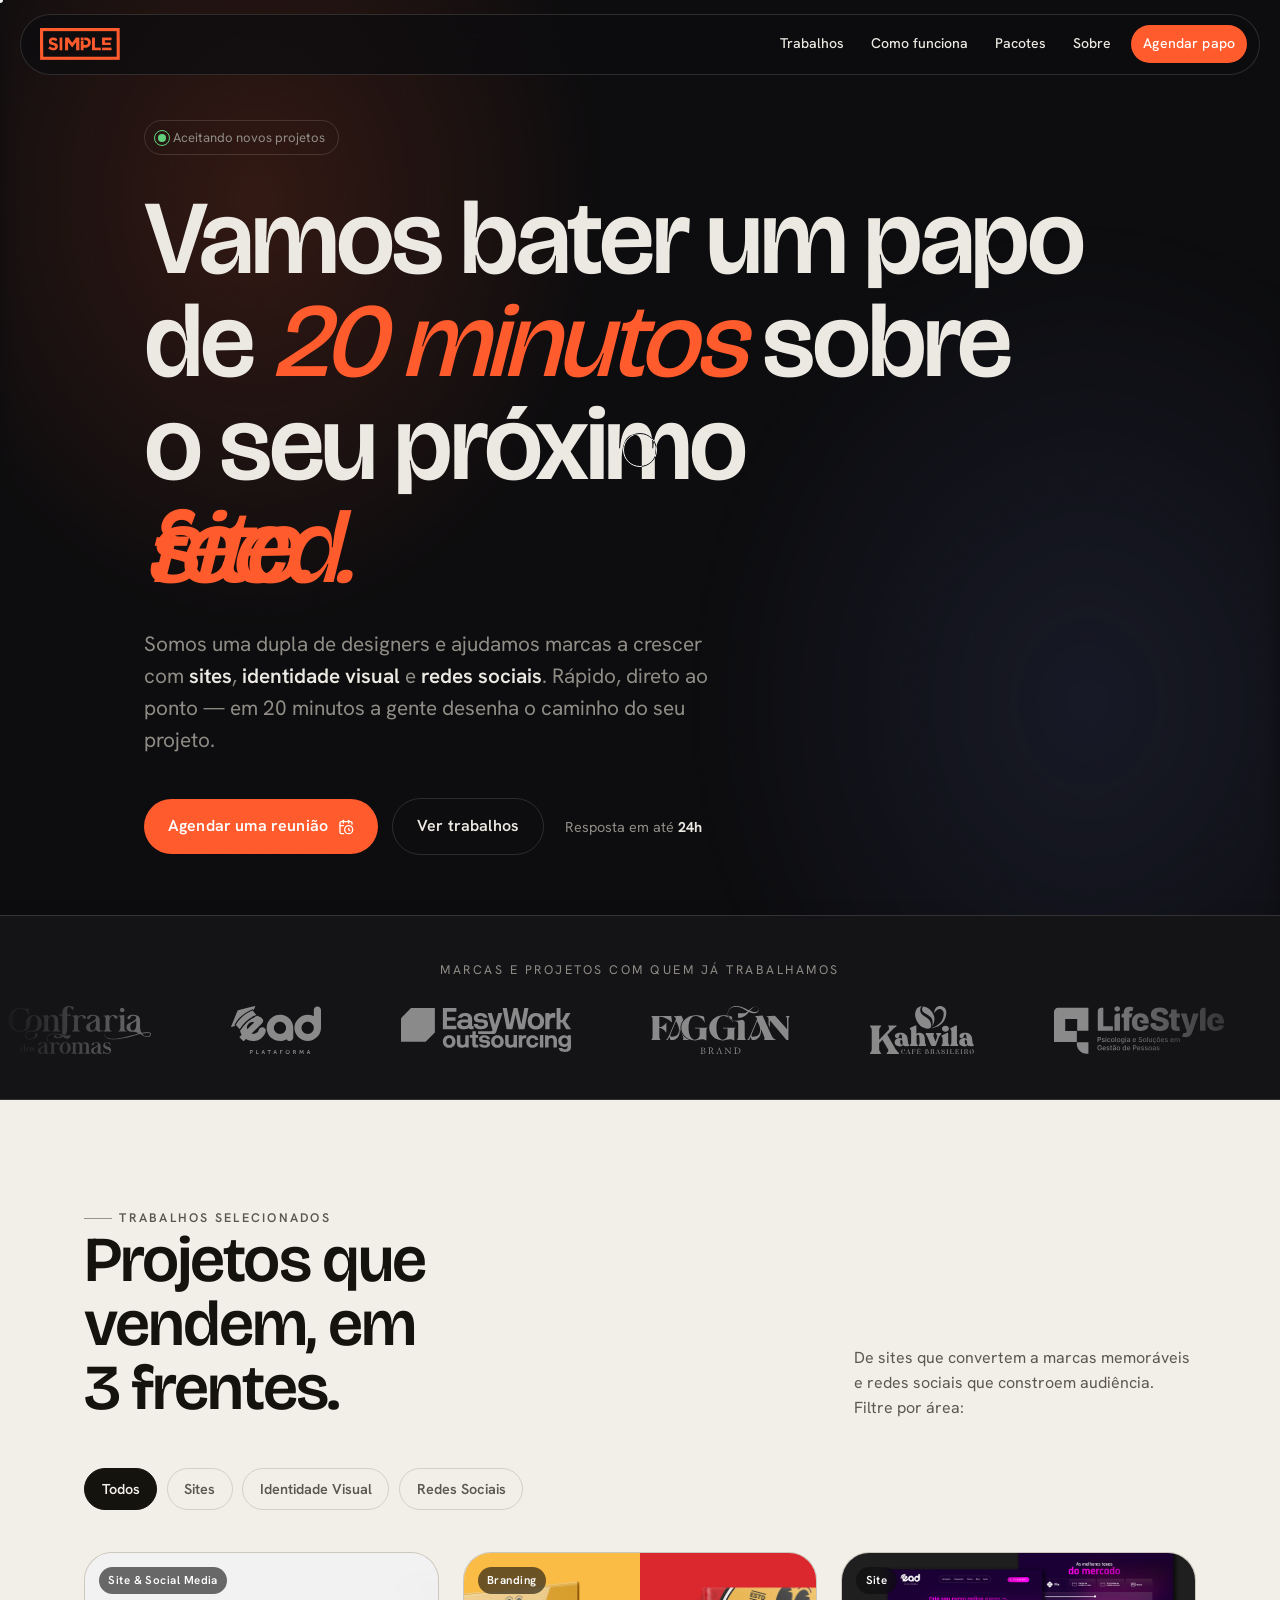
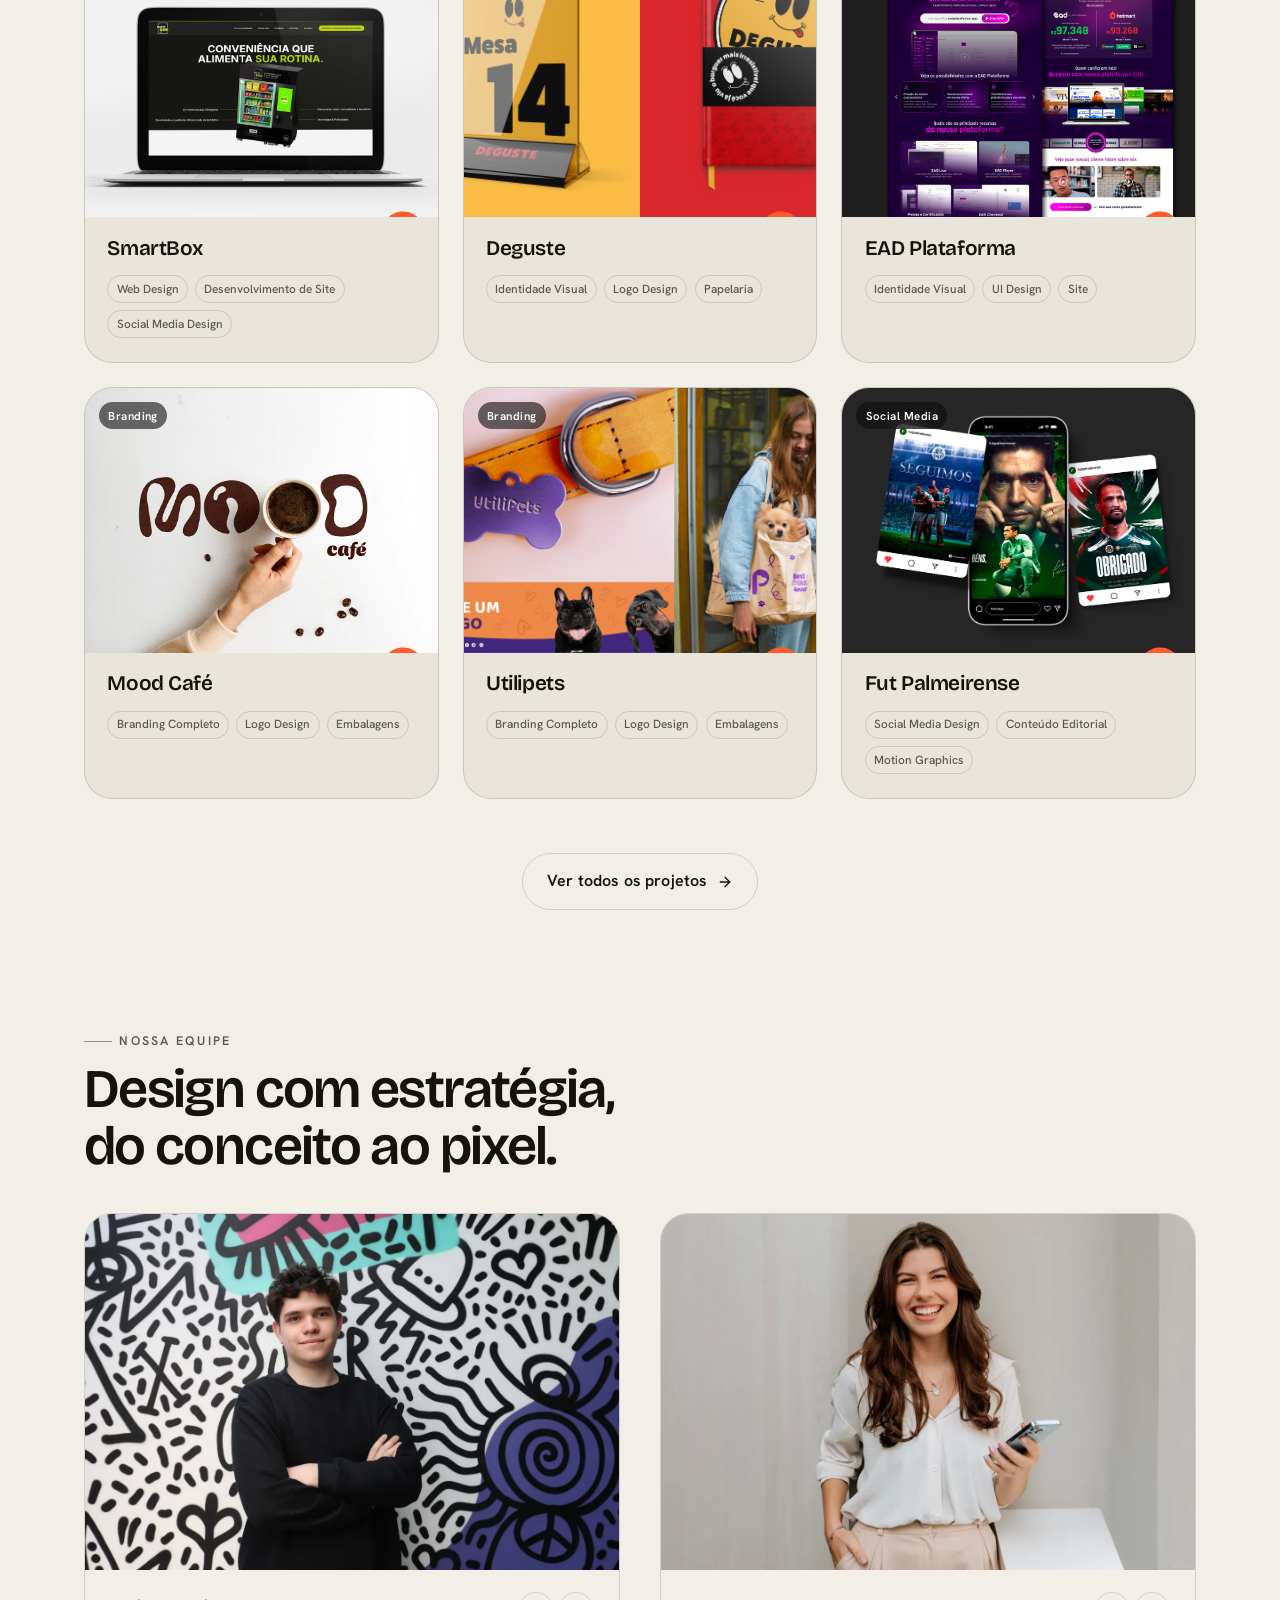
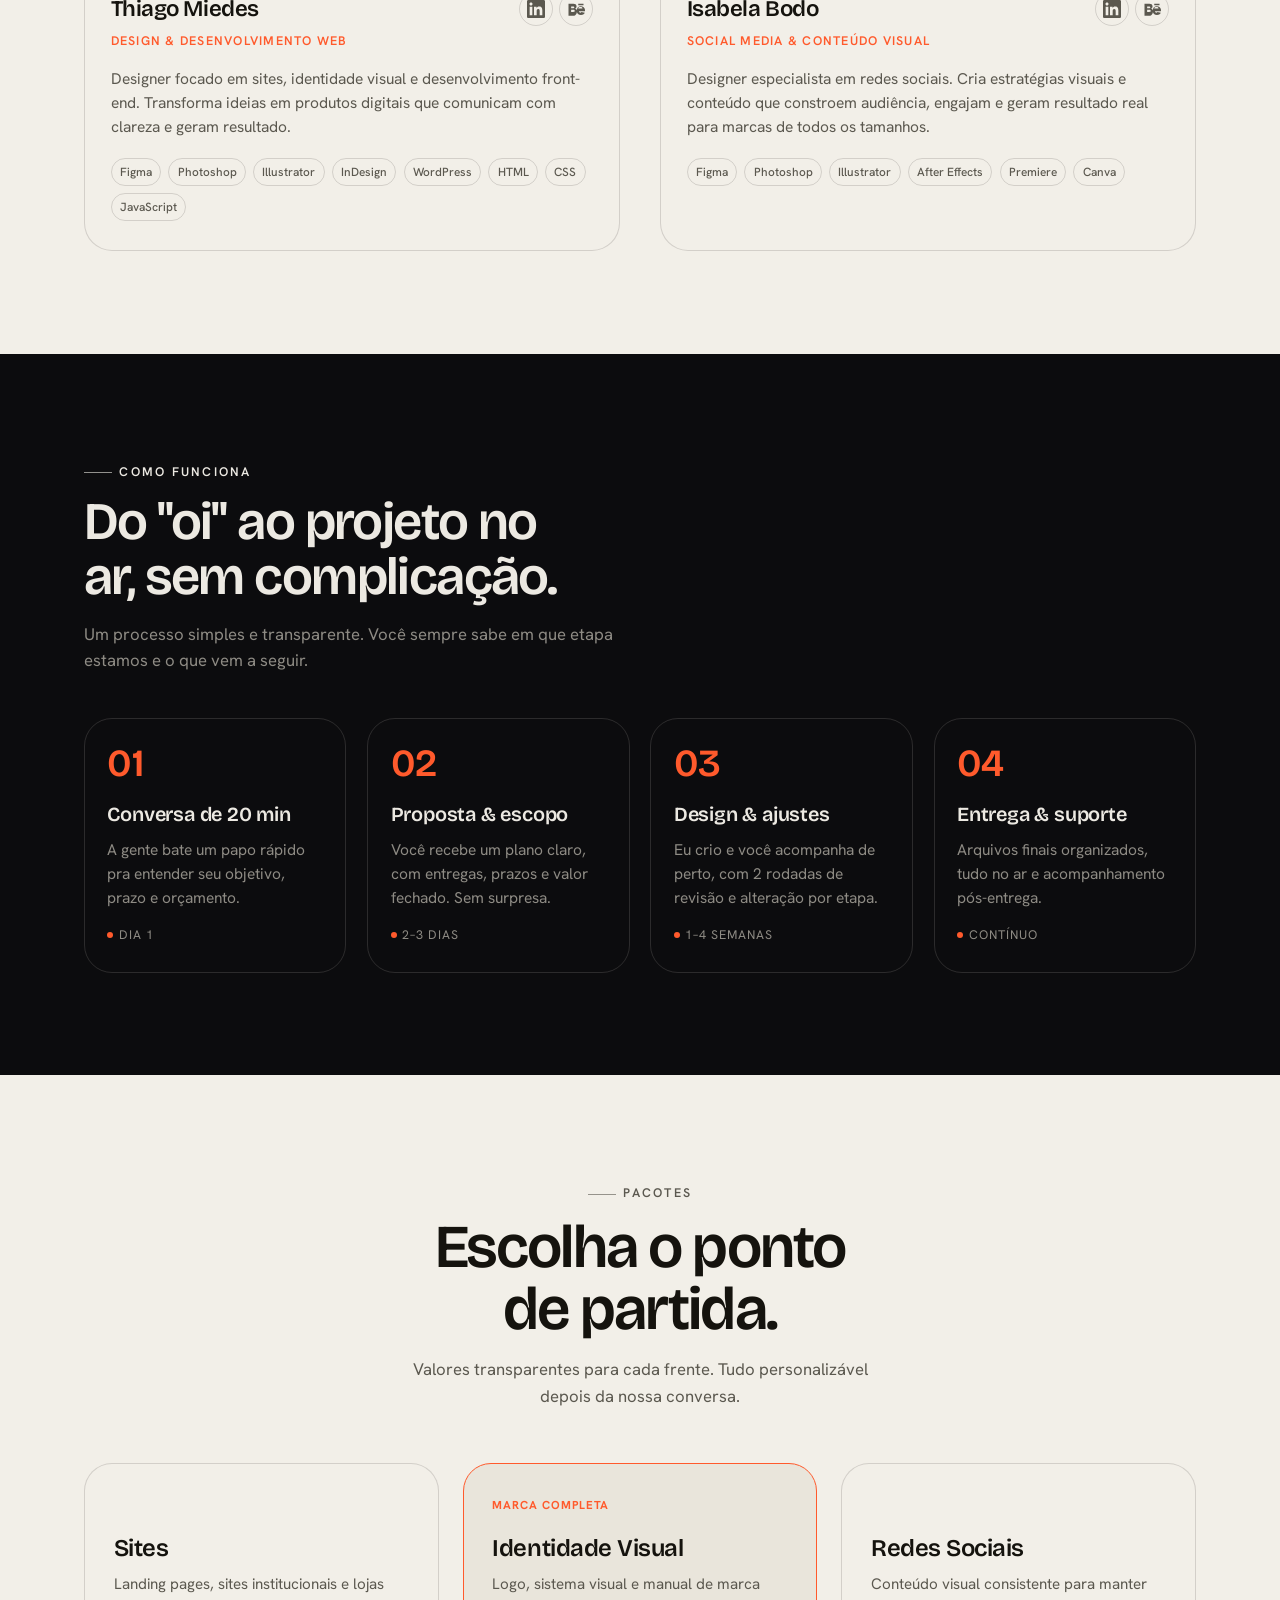
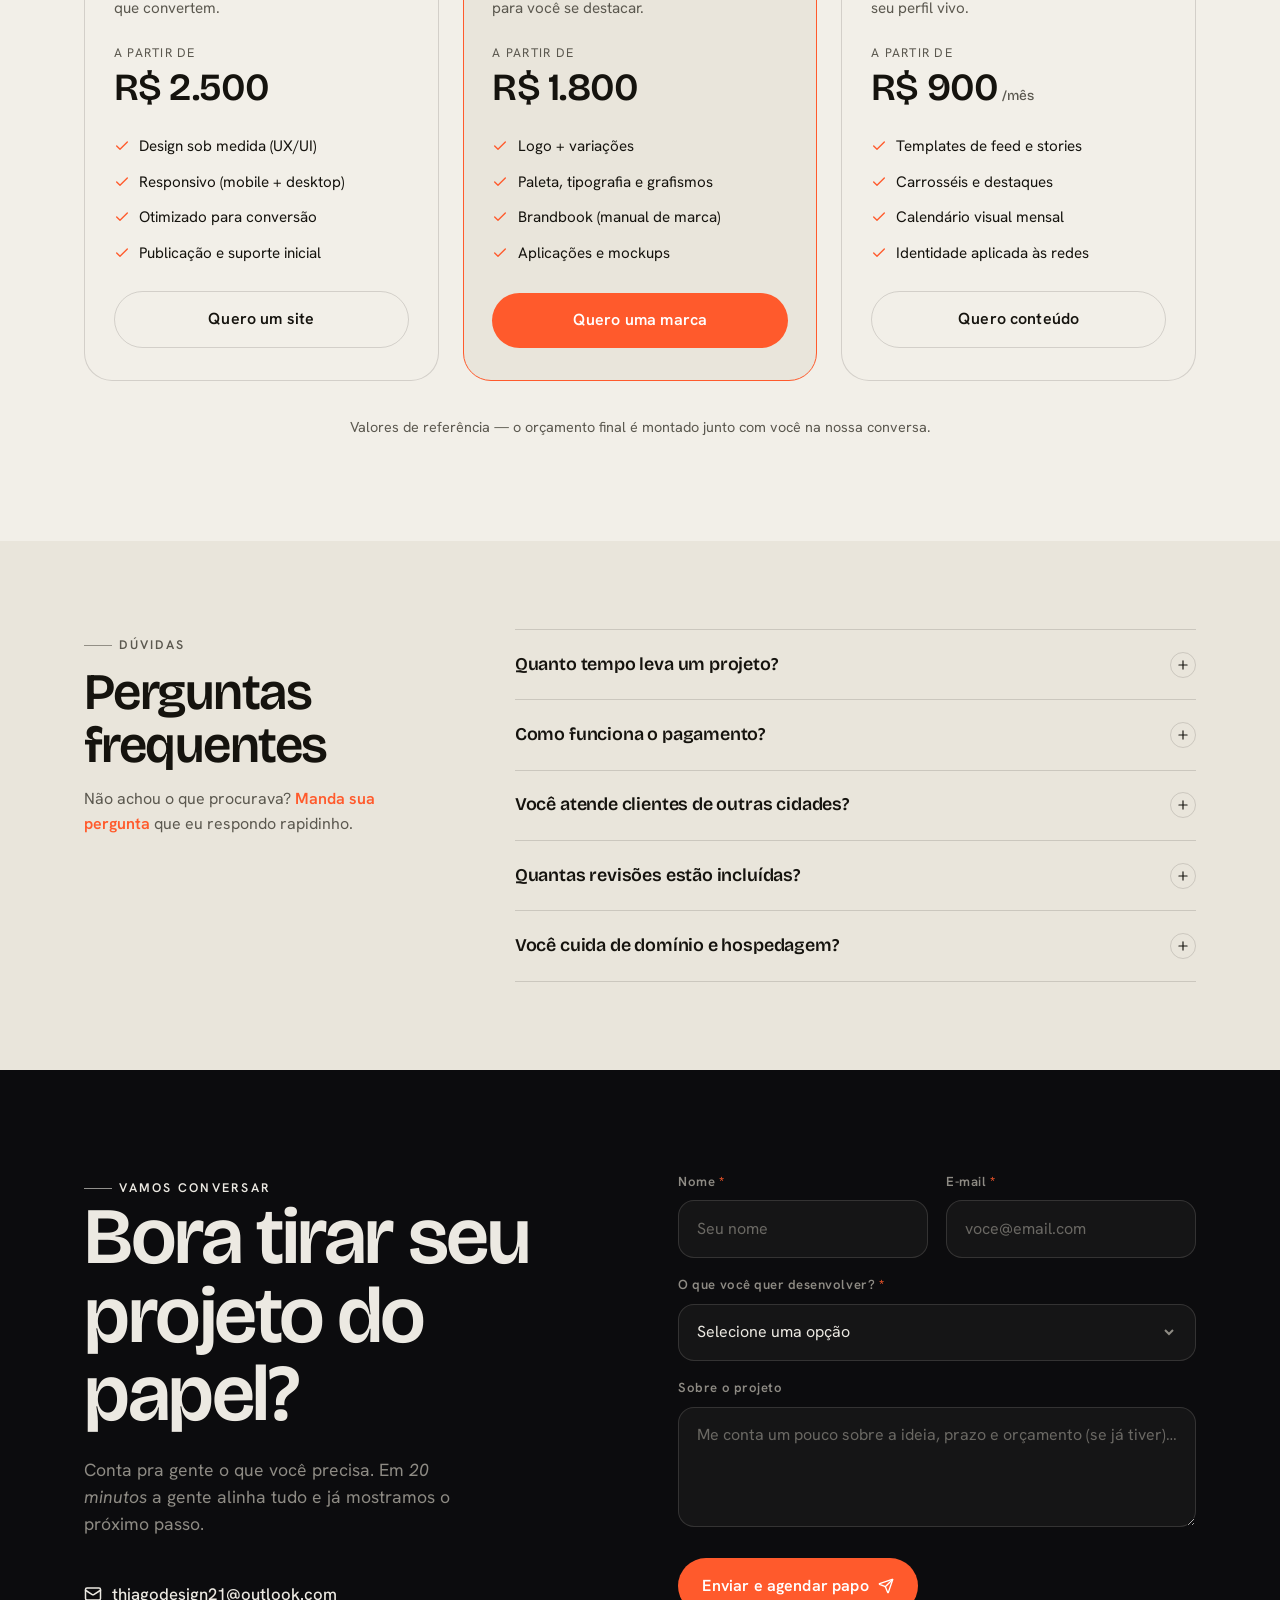
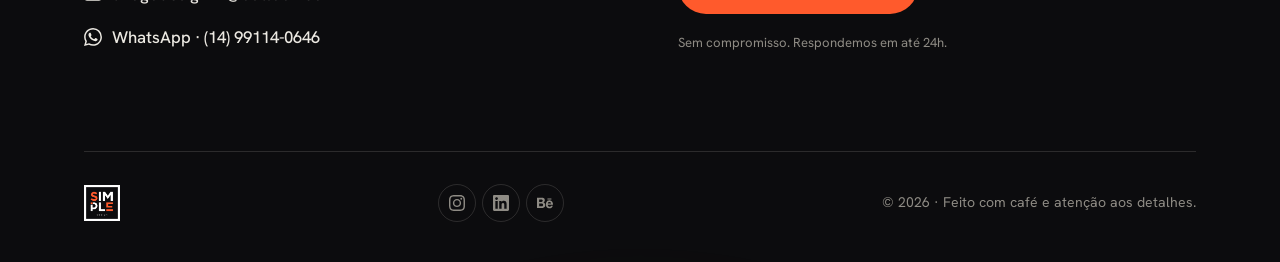
==== index.html @ 9485ce03 "feat: initial commit — portfolio + briefing + admin dashboard Co-Authored-By: Claude Opus 4.8 <norep" ====
<!DOCTYPE html>
<html lang="pt-BR" class="pg-enter">
<head>
<meta charset="UTF-8" />
<meta name="viewport" content="width=device-width, initial-scale=1" />
<title>Simple Design · Sites, Marcas & Redes Sociais</title>
<link rel="icon" href="assets/icons/logo_icon_01.png" type="image/png">
<link rel="apple-touch-icon" href="assets/icons/logo_icon_01.png">
<meta name="theme-color" content="#0C0C0E">
<meta name="description" content="Somos uma dupla de designers e ajudamos marcas a crescer com sites, identidade visual e redes sociais. Bate um papo de 20 minutos com a gente." />

<link rel="preconnect" href="https://fonts.googleapis.com">
<link rel="preconnect" href="https://fonts.gstatic.com" crossorigin>
<link href="https://fonts.googleapis.com/css2?family=Bricolage+Grotesque:opsz,wght@12..96,300..800&family=Hanken+Grotesk:ital,wght@0,300..800;1,400..600&display=swap" rel="stylesheet">

<!-- Calendly (agendamento) -->
<link href="https://assets.calendly.com/assets/external/widget.css" rel="stylesheet">
<!-- FX compartilhado: cursor, magnético, transições -->
<link href="fx.css" rel="stylesheet">

<style>
/* ============================================================
   TOKENS
   ============================================================ */
:root{
  --ink:#0C0C0E;            /* dark canvas */
  --ink-2:#141417;          /* dark raised surface */
  --paper:#F2EFE8;          /* clean canvas */
  --paper-2:#E9E5DB;        /* clean raised surface */

  --on-dark:#ECE9E2;
  --on-dark-mut:#8E8B84;
  --on-light:#15130E;
  --on-light-mut:#5B584F;

  --accent:#FF5A2C;         /* cinematic ember (não-neon) */
  --accent-deep:#D8421B;

  --line-dark:rgba(236,233,226,.14);
  --line-light:rgba(21,19,14,.14);

  --r:16px;
  --r-lg:28px;
  --r-pill:999px;

  --maxw:1240px;
  --pad:clamp(20px,5vw,72px);

  --ease:cubic-bezier(.22,.61,.36,1);
  --ease-out:cubic-bezier(.16,1,.3,1);

  --font-display:"Bricolage Grotesque",serif;
  --font-body:"Hanken Grotesk",system-ui,sans-serif;
}

/* ============================================================
   RESET / BASE
   ============================================================ */
*{box-sizing:border-box;margin:0;padding:0;min-width:0}
html{scroll-behavior:smooth}
@media (prefers-reduced-motion:reduce){
  html{scroll-behavior:auto}
  *{animation:none !important;transition:none !important}
}
body{
  font-family:var(--font-body);
  background:var(--ink);
  color:var(--on-dark);
  -webkit-font-smoothing:antialiased;
  text-rendering:optimizeLegibility;
  line-height:1.55;
}
section,footer,header{max-width:100%;overflow-x:clip}
img{display:block;max-width:100%}
a{color:inherit;text-decoration:none}
button{font:inherit;cursor:pointer;border:none;background:none;color:inherit}
::selection{background:var(--accent);color:#fff}

/* film grain overlay — textura cinematográfica (sem sombra/neon) */
body::after{
  content:"";position:fixed;inset:0;z-index:9999;pointer-events:none;
  opacity:.05;mix-blend-mode:overlay;
  background-image:url("data:image/svg+xml,%3Csvg xmlns='http://www.w3.org/2000/svg' width='120' height='120'%3E%3Cfilter id='n'%3E%3CfeTurbulence type='fractalNoise' baseFrequency='.85' numOctaves='3' stitchTiles='stitch'/%3E%3C/filter%3E%3Crect width='100%25' height='100%25' filter='url(%23n)'/%3E%3C/svg%3E");
}

/* scroll progress */
.progress{position:fixed;top:0;left:0;height:2px;width:0;background:var(--accent);z-index:1000;transition:width .1s linear}

/* ============================================================
   LAYOUT HELPERS
   ============================================================ */
.wrap{max-width:var(--maxw);margin:0 auto;padding-left:var(--pad);padding-right:var(--pad)}
section{position:relative}

.eyebrow{
  font-size:.78rem;letter-spacing:.18em;text-transform:uppercase;
  font-weight:600;display:inline-flex;align-items:center;gap:.6em;
}
.eyebrow::before{content:"";width:28px;height:1px;background:currentColor;opacity:.6;display:inline-block}

/* sections that should read "clean / light" */
.theme-light{background:var(--paper);color:var(--on-light)}
.theme-light .eyebrow{color:var(--on-light-mut)}

/* ============================================================
   BUTTONS
   ============================================================ */
.btn{
  position:relative;display:inline-flex;align-items:center;gap:.6em;
  padding:.95em 1.5em;border-radius:var(--r-pill);
  font-weight:600;letter-spacing:.01em;overflow:hidden;
  transition:transform .4s var(--ease-out),color .4s var(--ease);
  isolation:isolate;
}
.btn svg{transition:transform .4s var(--ease-out)}
.btn::before{
  content:"";position:absolute;inset:0;z-index:-1;border-radius:inherit;
  transform:translateY(101%);transition:transform .5s var(--ease-out);
}
.btn:hover{transform:translateY(-2px)}
.btn:hover svg{transform:translate(3px,-3px)}
.btn:hover::before{transform:translateY(0)}

.btn-primary{background:var(--accent);color:#fff}
.btn-primary::before{background:var(--accent-deep)}

.btn-ghost{border:1px solid var(--line-dark);color:var(--on-dark)}
.btn-ghost::before{background:var(--on-dark)}
.btn-ghost:hover{color:var(--ink)}
.theme-light .btn-ghost{border-color:var(--line-light);color:var(--on-light)}
.theme-light .btn-ghost::before{background:var(--on-light)}
.theme-light .btn-ghost:hover{color:var(--paper)}

.btn:focus-visible{outline:2px solid var(--accent);outline-offset:3px}

/* ============================================================
   NAV
   ============================================================ */
.nav {
  position: fixed;
  top: 14px;
  left: 12px;
  right: 12px;
  margin: 0 auto;
  max-width: var(--maxw);
  z-index: 900;
  display: flex;
  align-items: center;
  justify-content: space-between;
  padding: .65rem .75rem .65rem 1.2rem;
  border-radius: var(--r-pill);
  background: rgba(12,12,14,.72);
  backdrop-filter: blur(16px);
  border: 1px solid var(--line-dark);
  transition: background .5s var(--ease), border-color .5s var(--ease), color .5s var(--ease);
  box-sizing: border-box;
}
.nav.on-light {
  background: rgba(242,239,232,.82);
  border-color: var(--line-light);
  color: var(--on-light);
}
.brand {
  font-family: var(--font-display);
  font-weight: 700;
  font-size: 1.05rem;
  letter-spacing: -.02em;
  display: flex;
  align-items: center;
  gap: .5em;
  flex-shrink: 0;
  min-width: 0;
}
.brand .dot{width:9px;height:9px;border-radius:50%;background:var(--accent);animation:pulse 2.4s var(--ease) infinite}
@keyframes pulse{0%,100%{transform:scale(1);opacity:1}50%{transform:scale(1.5);opacity:.55}}
.nav-links {
  display: flex;
  align-items: center;
  gap: .2rem;
}
.nav-links a {
  padding: .5rem .75rem;
  border-radius: var(--r-pill);
  font-size: .88rem;
  font-weight: 500;
  white-space: nowrap;
  position: relative;
  transition: opacity .3s;
}
.nav-links a::after {
  content: "";
  position: absolute;
  left: .75rem; right: .75rem;
  bottom: .35rem;
  height: 1px;
  background: currentColor;
  transform: scaleX(0);
  transform-origin: left;
  transition: transform .35s var(--ease-out);
}
.nav-links a:hover::after { transform: scaleX(1); }
.nav-cta { margin-left: .3rem; }
.nav-burger {
  display: none;
  flex-direction: column;
  gap: 5px;
  padding: .6rem;
  flex-shrink: 0;
  cursor: pointer;
}
.nav-burger span {
  width: 22px; height: 2px;
  background: currentColor;
  border-radius: 2px;
  transition: .3s var(--ease);
  display: block;
}


/* ============================================================
   HERO
   ============================================================ */
.hero{min-height:100svh;display:flex;flex-direction:column;justify-content:center;padding-top:120px;padding-bottom:60px;overflow-x:clip;overflow-y:hidden}
/* slow drifting cinematic light field (sem neon, sem sombra) */
.hero::before{
  content:"";position:absolute;inset:-20% 0;z-index:0;pointer-events:none;
  background:
    radial-gradient(40% 50% at 20% 30%,rgba(255,90,44,.16),transparent 70%),
    radial-gradient(45% 55% at 85% 70%,rgba(120,140,255,.10),transparent 70%);
  filter:blur(10px);animation:drift 22s var(--ease) infinite alternate;
}
@keyframes drift{0%{transform:translateY(0) scale(1)}100%{transform:translateY(3%) scale(1.08)}}
.hero .wrap{position:relative;z-index:1}

.avail{display:inline-flex;align-items:center;gap:.55em;padding:.5em 1em;border:1px solid var(--line-dark);border-radius:var(--r-pill);font-size:.82rem;color:var(--on-dark-mut);margin-bottom:2rem}
.avail .led{width:8px;height:8px;border-radius:50%;background:#5fd07a;position:relative}
.avail .led::after{content:"";position:absolute;inset:-4px;border-radius:50%;border:1px solid #5fd07a;animation:ring 2s var(--ease) infinite}
@keyframes ring{0%{transform:scale(.6);opacity:.9}100%{transform:scale(1.8);opacity:0}}

.hero h1{
  font-family:var(--font-display);font-weight:600;
  font-size:clamp(2.6rem,8.2vw,7rem);line-height:.98;letter-spacing:-.03em;
  max-width:16ch;
}
.hero h1 em{font-style:italic;color:var(--accent);font-weight:500}

/* rotator cinético */
.rotator{display:inline-grid;vertical-align:top;color:var(--accent);font-style:italic;font-weight:500;max-width:calc(100vw - var(--pad)*2);overflow:hidden}
.rot-word{grid-area:1/1;opacity:0;transform:translateY(.5em);transition:opacity .55s var(--ease),transform .55s var(--ease);white-space:nowrap;max-width:100%}
.rot-word.is-active{opacity:1;transform:none}
.rot-word.is-out{opacity:0;transform:translateY(-.5em)}
@media (prefers-reduced-motion:reduce){.rot-word{transition:none}}
.hero-line{display:block;overflow:hidden}
.hero-line>span{display:block;transform:translateY(110%);animation:rise .9s var(--ease-out) forwards}
.hero-line:nth-child(1)>span{animation-delay:.05s}
.hero-line:nth-child(2)>span{animation-delay:.16s}
.hero-line:nth-child(3)>span{animation-delay:.27s}
@keyframes rise{to{transform:translateY(0)}}

.hero-sub{max-width:48ch;margin-top:1.8rem;font-size:clamp(1.05rem,2vw,1.3rem);color:var(--on-dark-mut);opacity:0;animation:fade .8s var(--ease) .55s forwards}
.hero-sub strong{color:var(--on-dark);font-weight:600}
@keyframes fade{to{opacity:1}}

.hero-cta{margin-top:2.6rem;display:flex;flex-wrap:wrap;gap:.9rem;align-items:center;opacity:0;animation:fade .8s var(--ease) .72s forwards}
.hero-meta{margin-left:.4rem;font-size:.9rem;color:var(--on-dark-mut)}
.hero-meta b{color:var(--on-dark)}

/* ============================================================
   MARQUEE / LOGOS
   ============================================================ */
.logos{padding:2.8rem 0;border-top:1px solid var(--line-dark);border-bottom:1px solid var(--line-dark);background:var(--ink-2);overflow:hidden}
.logos .label{text-align:center;font-size:.78rem;letter-spacing:.2em;text-transform:uppercase;color:var(--on-dark-mut);margin-bottom:1.6rem}
.marquee{overflow:hidden;-webkit-mask:linear-gradient(90deg,transparent 0%,#000 15%,#000 85%,transparent 100%);mask:linear-gradient(90deg,transparent 0%,#000 15%,#000 85%,transparent 100%)}
.marquee-inner{display:flex;width:max-content;gap:4rem;align-items:center;animation:marquee-scroll 30s linear infinite}
.marquee:hover .marquee-inner{animation-play-state:paused}
@keyframes marquee-scroll{0%{transform:translateX(0)}100%{transform:translateX(-50%)}}
.logo-item{display:inline-flex;align-items:center;justify-content:center;flex-shrink:0;padding:0 .5rem;transition:opacity .35s,filter .35s;opacity:.5;filter:brightness(0) invert(1)}
.logo-item:hover{opacity:1}
.logo-item img{height:48px;width:auto;max-width:170px;display:block;pointer-events:none;user-select:none}
.mk{display:none}

/* ============================================================
   CASES
   ============================================================ */
.cases{padding:clamp(4rem,8vw,6.5rem) 0 clamp(2.5rem,5vw,4rem)}
.cases-head{display:flex;flex-wrap:wrap;align-items:flex-end;justify-content:space-between;gap:2rem;margin-bottom:3rem}
.cases-head h2{font-family:var(--font-display);font-weight:600;font-size:clamp(2.1rem,5.5vw,4rem);line-height:1;letter-spacing:-.03em;max-width:14ch}
.cases-head p{max-width:38ch;color:var(--on-light-mut);margin-top:1rem}

.filters{display:flex;flex-wrap:wrap;gap:.6rem;margin-bottom:2.6rem}
.filter{padding:.6em 1.15em;border-radius:var(--r-pill);border:1px solid var(--line-light);font-size:.9rem;font-weight:600;color:var(--on-light-mut);transition:.35s var(--ease)}
.filter[aria-pressed="true"]{background:var(--on-light);color:var(--paper);border-color:var(--on-light)}
.filter:hover{color:var(--on-light)}
.filter[aria-pressed="true"]:hover{color:var(--paper)}
.filter:focus-visible{outline:2px solid var(--accent);outline-offset:2px}

.grid{display:grid;grid-template-columns:repeat(3,1fr);gap:1.5rem}

.case{
  display:block;
  border-radius:var(--r-lg);overflow:hidden;background:var(--paper-2);
  border:1px solid var(--line-light);
  transition:transform .55s var(--ease-out),border-color .4s,opacity .5s,scale .5s;
}
.case.hide{display:none}
.case:hover{transform:translateY(-6px);border-color:rgba(21,19,14,.3)}
.case-thumb{aspect-ratio:4/3;position:relative;overflow:hidden}
.case-thumb img{width:100%;height:100%;object-fit:cover;transition:transform .8s var(--ease-out)}
.case:hover .case-thumb img{transform:scale(1.06)}
.case-thumb .badge{position:absolute;top:14px;left:14px;padding:.4em .8em;border-radius:var(--r-pill);font-size:.72rem;font-weight:600;letter-spacing:.04em;background:rgba(12,12,14,.6);color:#fff;backdrop-filter:blur(8px)}
.case-thumb .view{position:absolute;bottom:14px;right:14px;width:42px;height:42px;border-radius:50%;background:var(--accent);display:grid;place-items:center;transform:translateY(120%) rotate(-30deg);transition:transform .5s var(--ease-out)}
.case:hover .view{transform:none}
.case-body{padding:1.3rem 1.4rem 1.5rem}
.case-body h3{font-family:var(--font-display);font-weight:600;font-size:1.3rem;letter-spacing:-.02em;line-height:1.1}
.case-tags{display:flex;flex-wrap:wrap;gap:.45rem;margin-top:.9rem}
.case-tags span{font-size:.74rem;font-weight:500;padding:.32em .7em;border:1px solid var(--line-light);border-radius:var(--r-pill);color:var(--on-light-mut)}

.cases-foot{display:flex;justify-content:center;margin-top:3.4rem}

/* reveal */
.reveal{opacity:0;transform:translateY(34px);transition:opacity .9s var(--ease-out),transform .9s var(--ease-out)}
.reveal.in-view{opacity:1;transform:none}
.reveal[data-d="1"]{transition-delay:.08s}
.reveal[data-d="2"]{transition-delay:.16s}
.reveal[data-d="3"]{transition-delay:.24s}

/* ============================================================
   ABOUT / EQUIPE
   ============================================================ */
.about{padding:clamp(2.5rem,4vw,3.5rem) 0 clamp(4rem,8vw,6.5rem);overflow-x:clip;overflow-y:hidden}
.team-intro{margin-bottom:2.4rem}
.team-intro h2{font-family:var(--font-display);font-weight:600;font-size:clamp(2rem,5vw,3.4rem);line-height:1.04;letter-spacing:-.03em;margin-top:.6rem;text-wrap:balance}
.team-grid{display:grid;grid-template-columns:1fr 1fr;gap:clamp(1.5rem,4vw,2.5rem)}
.team-card{background:var(--paper);border:1px solid var(--line-light);border-radius:var(--r-lg);overflow:hidden;transition:transform .5s var(--ease-out),border-color .4s}
.team-card:hover{transform:translateY(-6px);border-color:rgba(21,19,14,.3)}
.team-photo{aspect-ratio:3/2;overflow:hidden}
.team-photo img{width:100%;height:100%;object-fit:cover;object-position:center top;transition:transform .8s var(--ease-out)}
.team-card:hover .team-photo img{transform:scale(1.04)}
.team-info{padding:1.4rem 1.6rem 1.8rem}
.team-name-row{display:flex;align-items:flex-start;justify-content:space-between;gap:1rem}
.team-info h3{font-family:var(--font-display);font-weight:600;font-size:1.4rem;letter-spacing:-.02em}
.team-role{display:block;margin-top:.3rem;font-size:.78rem;font-weight:600;letter-spacing:.1em;text-transform:uppercase;color:var(--accent)}
.team-socials{display:flex;gap:.4rem;flex-shrink:0}
.team-socials a{width:34px;height:34px;border-radius:50%;border:1px solid var(--line-light);display:grid;place-items:center;color:var(--on-light-mut);transition:.35s var(--ease-out)}
.team-socials a:hover{background:var(--accent);border-color:var(--accent);color:#fff;transform:translateY(-3px)}
.team-info p{margin-top:1rem;color:var(--on-light-mut);font-size:.97rem}
.team-tools{display:flex;flex-wrap:wrap;gap:.45rem;margin-top:1.2rem}
.team-tools span{font-size:.74rem;font-weight:500;padding:.32em .7em;border:1px solid var(--line-light);border-radius:var(--r-pill);color:var(--on-light-mut)}

/* ============================================================
   PROCESSO (dark)
   ============================================================ */
.processo{padding:clamp(4rem,8vw,6.5rem) 0;background:var(--ink);color:var(--on-dark);overflow-x:clip;overflow-y:hidden}
.processo .head{max-width:60ch;margin-bottom:2.8rem}
.processo h2{font-family:var(--font-display);font-weight:600;font-size:clamp(2rem,5vw,3.3rem);line-height:1.04;letter-spacing:-.03em;margin-top:.8rem;max-width:20ch;text-wrap:balance}
.processo .head p{color:var(--on-dark-mut);margin-top:1rem;font-size:1.05rem}
.steps{display:grid;grid-template-columns:repeat(4,1fr);gap:1.3rem}
.step{padding:1.6rem 1.4rem;border:1px solid var(--line-dark);border-radius:var(--r-lg);position:relative;transition:border-color .4s,transform .5s var(--ease-out),background .4s}
.step:hover{transform:translateY(-6px);border-color:rgba(236,233,226,.32);background:var(--ink-2)}
.step .num{font-family:var(--font-display);font-size:2.4rem;font-weight:600;color:var(--accent);line-height:1;letter-spacing:-.02em}
.step h3{font-family:var(--font-display);font-weight:600;font-size:1.25rem;margin:1rem 0 .5rem;letter-spacing:-.01em}
.step p{color:var(--on-dark-mut);font-size:.97rem}
.step .tempo{margin-top:1rem;font-size:.78rem;letter-spacing:.08em;text-transform:uppercase;color:var(--on-dark-mut);display:inline-flex;align-items:center;gap:.45em}
.step .tempo::before{content:"";width:6px;height:6px;border-radius:50%;background:var(--accent)}

/* ============================================================
   PACOTES (light)
   ============================================================ */
.pacotes{padding:clamp(4rem,8vw,6.5rem) 0}
.pacotes .head{text-align:center;max-width:56ch;margin:0 auto 3.4rem}
.pacotes h2{font-family:var(--font-display);font-weight:600;font-size:clamp(2.1rem,5.5vw,3.8rem);line-height:1.02;letter-spacing:-.03em;margin-top:.8rem}
.pacotes .head .eyebrow{justify-content:center}
.pacotes .head p{color:var(--on-light-mut);margin-top:1rem;font-size:1.05rem}
.plans{display:grid;grid-template-columns:repeat(3,1fr);gap:1.5rem;align-items:stretch}
.plan{display:flex;flex-direction:column;padding:2rem 1.8rem;border:1px solid var(--line-light);border-radius:var(--r-lg);background:var(--paper);transition:transform .5s var(--ease-out),border-color .4s}
.plan:hover{transform:translateY(-6px);border-color:rgba(21,19,14,.32)}
.plan.featured{border-color:var(--accent);background:var(--paper-2)}
.plan .pill{align-self:flex-start;font-size:.72rem;font-weight:700;letter-spacing:.08em;text-transform:uppercase;color:var(--accent);margin-bottom:1rem;opacity:0}
.plan.featured .pill{opacity:1}
.plan h3{font-family:var(--font-display);font-weight:600;font-size:1.5rem;letter-spacing:-.02em}
.plan .desc{color:var(--on-light-mut);font-size:.95rem;margin-top:.4rem;min-height:2.8em}
.plan .price{font-family:var(--font-display);font-weight:600;font-size:2.4rem;letter-spacing:-.02em;margin:.25rem 0 .2rem;line-height:1}
.plan .price small{font-size:.85rem;font-weight:500;color:var(--on-light-mut);letter-spacing:0}
.plan .from{display:block;margin-top:1.5rem;font-size:.78rem;color:var(--on-light-mut);text-transform:uppercase;letter-spacing:.1em}
.plan ul{list-style:none;margin:1.6rem 0;display:flex;flex-direction:column;gap:.75rem;flex:1}
.plan li{display:flex;align-items:flex-start;gap:.6em;font-size:.95rem;color:var(--on-light)}
.plan li svg{flex-shrink:0;margin-top:.2em;color:var(--accent)}
.plan .btn{width:100%;justify-content:center}
.pacotes .nota{text-align:center;color:var(--on-light-mut);font-size:.9rem;margin-top:2.2rem}

/* ============================================================
   FAQ (light)
   ============================================================ */
.faq{padding:clamp(3.5rem,7vw,5.5rem) 0;background:var(--paper-2)}
.faq-grid{display:grid;grid-template-columns:.7fr 1.3fr;gap:clamp(2rem,5vw,4rem);align-items:start}
.faq h2{font-family:var(--font-display);font-weight:600;font-size:clamp(2rem,5vw,3.2rem);line-height:1.02;letter-spacing:-.03em;margin-top:.7rem}
.faq .aside p{color:var(--on-light-mut);margin-top:1rem;max-width:34ch}
.faq .aside a{color:var(--accent);font-weight:600}
.faq-list{display:flex;flex-direction:column}
.qa{border-top:1px solid var(--line-light)}
.qa:last-child{border-bottom:1px solid var(--line-light)}
.qa-q{width:100%;text-align:left;cursor:pointer;padding:1.3rem 0;display:flex;align-items:center;justify-content:space-between;gap:1.5rem;font-family:var(--font-display);font-weight:600;font-size:1.12rem;letter-spacing:-.01em;color:var(--on-light)}
.qa-q:focus-visible{outline:2px solid var(--accent);outline-offset:3px;border-radius:6px}
.qa .ico{flex-shrink:0;width:26px;height:26px;border-radius:50%;border:1px solid var(--line-light);display:grid;place-items:center;transition:transform .4s var(--ease),background .3s,border-color .3s}
.qa .ico svg{transition:transform .4s var(--ease)}
.qa.open .ico{background:var(--accent);border-color:var(--accent);color:#fff}
.qa.open .ico svg{transform:rotate(45deg)}
.qa .ans{overflow:hidden;color:var(--on-light-mut);max-width:64ch;line-height:1.6;max-height:0;transition:max-height .45s var(--ease),padding .45s var(--ease);padding:0}
.qa.open .ans{max-height:360px;padding:0 0 1.4rem}

/* quebras de linha equilibradas nos títulos grandes */
.cases-head h2,.pacotes h2,.faq h2,.contact h2{text-wrap:balance}

/* ============================================================
   FOOTER / CONTACT
   ============================================================ */
.contact{background:var(--ink);color:var(--on-dark);padding:clamp(4rem,8vw,6.5rem) 0 2.5rem;position:relative;overflow-x:clip;overflow-y:hidden}
.contact::before{content:"";position:absolute;inset:auto 0 -40%;width:100%;height:60%;background:radial-gradient(50% 100% at 50% 100%,rgba(255,90,44,.12),transparent 70%);filter:blur(10px);animation:drift 20s var(--ease) infinite alternate;transform-origin:center bottom}
.contact .wrap{position:relative;z-index:1}
.contact-grid{display:grid;grid-template-columns:1fr 1fr;gap:clamp(2.5rem,6vw,6rem);align-items:start}
.contact h2{font-family:var(--font-display);font-weight:600;font-size:clamp(2.4rem,7vw,5rem);line-height:.98;letter-spacing:-.03em}
.contact h2 em{font-style:italic;color:var(--accent);font-weight:500}
.contact-lead{color:var(--on-dark-mut);margin-top:1.4rem;max-width:40ch;font-size:1.1rem}
.contact-quick{margin-top:2.4rem;display:flex;flex-direction:column;gap:.4rem}
.contact-quick a{display:inline-flex;align-items:center;gap:.6em;width:fit-content;font-size:1.05rem;font-weight:500;padding:.3em 0;position:relative}
.contact-quick a span{position:relative}
.contact-quick a span::after{content:"";position:absolute;left:0;right:0;bottom:-2px;height:1px;background:currentColor;transform:scaleX(0);transform-origin:left;transition:transform .4s var(--ease-out)}
.contact-quick a:hover span::after{transform:scaleX(1)}
.contact-quick a:hover{color:var(--accent)}

/* form */
form{display:flex;flex-direction:column;gap:1.1rem}
.field{position:relative}
.field label{display:block;font-size:.82rem;letter-spacing:.04em;color:var(--on-dark-mut);margin-bottom:.5rem;font-weight:600}
.field .req{color:var(--accent)}
.input,.select,.textarea{
  width:100%;padding:.95em 1.1em;border-radius:var(--r);
  background:rgba(236,233,226,.04);border:1px solid var(--line-dark);
  color:var(--on-dark);font:inherit;transition:border-color .3s,background .3s;
}
.textarea{resize:vertical;min-height:120px}
.input::placeholder,.textarea::placeholder{color:rgba(142,139,132,.7)}
.input:focus,.select:focus,.textarea:focus{outline:none;border-color:var(--accent);background:rgba(236,233,226,.06)}
.select{appearance:none;background-image:url("data:image/svg+xml,%3Csvg xmlns='http://www.w3.org/2000/svg' width='16' height='16' fill='none' stroke='%238E8B84' stroke-width='2'%3E%3Cpath d='M4 6l4 4 4-4'/%3E%3C/svg%3E");background-repeat:no-repeat;background-position:right 1.1em center;padding-right:2.6em}
.select option{background:var(--ink-2);color:var(--on-dark)}
.row-2{display:grid;grid-template-columns:1fr 1fr;gap:1.1rem}
.field-error{color:var(--accent);font-size:.8rem;margin-top:.4rem;display:none}
.field.invalid .input,.field.invalid .select{border-color:var(--accent)}
.field.invalid .field-error{display:block}
.submit-row{display:flex;align-items:center;gap:1.2rem;flex-wrap:wrap;margin-top:.4rem}
.form-note{font-size:.82rem;color:var(--on-dark-mut)}
.form-success{
  display:none;align-items:center;gap:.8em;padding:1.1em 1.3em;border-radius:var(--r);
  border:1px solid rgba(95,208,122,.4);background:rgba(95,208,122,.08);color:#bdeac8;font-weight:500;
}
.form-success.show{display:flex;animation:fade .5s var(--ease) forwards}

.footer-bottom{margin-top:clamp(4rem,8vw,6rem);padding-top:2rem;border-top:1px solid var(--line-dark);display:flex;flex-wrap:wrap;gap:1rem;justify-content:space-between;align-items:center;color:var(--on-dark-mut);font-size:.88rem}
.footer-bottom .brand{font-size:1rem;color:var(--on-dark)}
.socials{display:flex;gap:.4rem}
.socials a{width:38px;height:38px;border-radius:50%;border:1px solid var(--line-dark);display:grid;place-items:center;transition:.35s var(--ease)}
.socials a:hover{background:var(--accent);border-color:var(--accent);color:#fff;transform:translateY(-3px)}

/* ============================================================
   RESPONSIVE
   ============================================================ */

/* ── 1024px: tablet landscape — nav dropdown ── */
@media (max-width: 1024px) {
  .nav { left: 16px; right: 16px; }
  .nav-burger { display: flex; }
  .nav-links {
    position: absolute;
    top: calc(100% + 8px);
    right: 0;
    flex-direction: column;
    align-items: stretch;
    width: 210px;
    padding: .5rem;
    border-radius: var(--r-lg);
    background: rgba(10,10,12,.97);
    backdrop-filter: blur(20px);
    border: 1px solid var(--line-dark);
    opacity: 0;
    transform: translateY(-10px) scale(.97);
    pointer-events: none;
    transition: opacity .3s, transform .3s;
    display: flex;
    gap: .1rem;
  }
  .nav.on-light .nav-links { background: rgba(240,237,230,.97); border-color: var(--line-light); }
  .nav-links.open { opacity: 1; transform: none; pointer-events: auto; }
  .nav-links a {
    padding: .85rem 1rem;
    font-size: .95rem;
    border-radius: 10px;
    min-height: 44px;
    display: flex;
    align-items: center;
    white-space: normal;
  }
  .nav-links a::after { display: none; }
  .nav-cta { margin: .3rem 0 0; justify-content: center; text-align: center; }
  .nav-burger.open span:nth-child(1) { transform: translateY(7px) rotate(45deg); }
  .nav-burger.open span:nth-child(2) { opacity: 0; }
  .nav-burger.open span:nth-child(3) { transform: translateY(-7px) rotate(-45deg); }
}

/* ── 768px: tablet portrait ── */
@media (max-width: 768px) {
  .brand { font-size: .95rem; }
  /* TEAM */
  .team-grid { grid-template-columns: 1fr; }
  /* HERO */
  .hero { padding-top: 96px; padding-bottom: 48px; }
  .hero h1 { font-size: 3.2rem; line-height: 1.02; }
  .hero-sub { font-size: 1.05rem; margin-top: 1.2rem; }
  .hero-cta { margin-top: 1.8rem; gap: .7rem; }
  /* CASES */
  .cases-head { flex-direction: column; gap: 1rem; margin-bottom: 1.8rem; }
  .cases-head h2 { font-size: 2.4rem; }
  .filters { gap: .45rem; }
  .filter { font-size: .85rem; padding: .5em .9em; }
  .grid { grid-template-columns: repeat(2, 1fr); gap: 1rem; }
  /* PROCESSO */
  .steps { grid-template-columns: repeat(2, 1fr); gap: 1rem; }
  .processo .head { margin-bottom: 2rem; }
  .processo h2 { font-size: 2.2rem; }
  /* PACOTES */
  .plans { grid-template-columns: 1fr; max-width: 100%; }
  .plan { padding: 1.6rem 1.4rem; }
  .pacotes .head { margin-bottom: 2.2rem; }
  .pacotes h2 { font-size: 2.2rem; }
  /* FAQ */
  .faq-grid { grid-template-columns: 1fr; gap: 1.6rem; }
  .faq h2 { font-size: 2rem; }
  /* CONTATO */
  .contact-grid { grid-template-columns: 1fr; gap: 2.4rem; }
  .contact h2 { font-size: 2.6rem; }
  .contact::before { inset: auto 0 -40%; width: 100%; transform-origin: center bottom; }
}

/* ── 480px: mobile grande ── */
@media (max-width: 480px) {
  .nav { top: 10px; left: 20px; right: 20px; }
  .brand { font-size: .88rem; }
  .hero { padding-top: 84px; padding-bottom: 40px; }
  .hero h1 { font-size: 2.4rem; max-width: 100%; overflow-wrap: break-word; word-break: break-word; }
  .hero-sub { font-size: 1rem; }
  .hero-cta { flex-direction: column; align-items: flex-start; width: 100%; }
  .hero-cta .btn { width: 100%; justify-content: center; }
  .hero-meta { margin-left: 0; font-size: .85rem; }
  .rotator { font-size: .9em; }
  .grid { grid-template-columns: 1fr; gap: .9rem; }
  .cases-head h2 { font-size: 2rem; }
  .steps { grid-template-columns: 1fr; }
  .step { padding: 1.3rem 1.2rem; }
  .qa-q { font-size: 1rem; padding: 1.1rem 0; }
  .contact h2 { font-size: 2rem; line-height: 1.05; }
  .row-2 { grid-template-columns: 1fr; }
  .submit-row { flex-direction: column; align-items: stretch; }
  .submit-row .btn { width: 100%; justify-content: center; }
  .form-note { text-align: center; }
  .footer-bottom { flex-direction: column; align-items: center; text-align: center; gap: 1.2rem; }
  .socials { justify-content: center; }
}

/* ── 375px: mobile padrão ── */
@media (max-width: 375px) {
  .nav { left: 16px; right: 16px; }
  .hero h1 { font-size: 2rem; }
}

/* ── overflow kill-switch global ── */
html,
body {
  width: 100%;
  max-width: 100%;
  overflow-x: hidden !important;
}

@media (max-width: 768px) {
  .contact {
    overflow: hidden !important;
    max-width: 100% !important;
  }
  .contact::before {
    left: 0 !important;
    right: 0 !important;
    width: 100% !important;
    max-width: 100% !important;
    transform: none !important;
    animation: none !important;
    filter: blur(6px) !important;
  }
  .hero::before {
    left: 0 !important;
    right: 0 !important;
    width: 100% !important;
    max-width: 100% !important;
    transform: none !important;
    animation: none !important;
  }
  .cur,
  .cur-dot {
    display: none !important;
  }
}
</style>
</head>
<body data-calendly="https://calendly.com/SEU-USUARIO/20min">

<div class="progress" id="progress" aria-hidden="true"></div>

<!-- NAV -->
<nav class="nav" id="nav" aria-label="Navegação principal">
  <a href="#topo" class="brand" aria-label="Início">
    <img src="assets/logo/logo_02.png" alt="Simple Design" height="32" style="width:auto;display:block">
  </a>
  <div class="nav-links" id="navLinks">
    <a href="#trabalhos">Trabalhos</a>
    <a href="#processo">Como funciona</a>
    <a href="#pacotes">Pacotes</a>
    <a href="#sobre">Sobre</a>
    <a href="#contato" class="btn btn-primary nav-cta" data-calendly>Agendar papo</a>
  </div>
  <button class="nav-burger" id="burger" aria-label="Abrir menu" aria-expanded="false">
    <span></span><span></span><span></span>
  </button>
</nav>

<!-- HERO -->
<header class="hero" id="topo">
  <div class="wrap">
    <span class="avail"><span class="led" aria-hidden="true"></span>Aceitando novos projetos</span>
    <h1>
      <span class="hero-line"><span>Vamos bater um papo</span></span>
      <span class="hero-line"><span>de <em>20 minutos</em> sobre</span></span>
      <span class="hero-line"><span>o seu próximo <span class="rotator" id="rotator" aria-label="site, marca ou conteúdo">
        <span class="rot-word is-active">site.</span><span class="rot-word">rebranding.</span><span class="rot-word">feed.</span><span class="rot-word">projeto.</span>
      </span></span></span>
    </h1>
    <p class="hero-sub">
      Somos uma dupla de designers e ajudamos marcas a crescer com <strong>sites</strong>,
      <strong>identidade visual</strong> e <strong>redes sociais</strong>.
      Rápido, direto ao ponto — em 20 minutos a gente desenha o caminho do seu projeto.
    </p>
    <div class="hero-cta">
      <a href="#contato" class="btn btn-primary" data-calendly>
        Agendar uma reunião
        <svg width="16" height="16" viewBox="0 0 24 24" fill="none" stroke="currentColor" stroke-width="2" stroke-linecap="round" stroke-linejoin="round" aria-hidden="true"><path d="M16 14v2.2l1.6 1"/><path d="M16 2v4"/><path d="M21 7.5V6a2 2 0 0 0-2-2H5a2 2 0 0 0-2 2v14a2 2 0 0 0 2 2h3.5"/><path d="M3 10h5"/><path d="M8 2v4"/><circle cx="16" cy="16" r="6"/></svg>
      </a>
      <a href="#trabalhos" class="btn btn-ghost">Ver trabalhos</a>
      <span class="hero-meta">Resposta em até <b>24h</b></span>
    </div>
  </div>
</header>

<!-- LOGOS / MARQUEE -->
<section class="logos" aria-label="Empresas e clientes">
  <p class="label">Marcas e projetos com quem já trabalhamos</p>
  <div class="marquee">
    <div class="marquee-inner" id="marqueeInner">
      <span class="logo-item"><img src="assets/logos_clientes/confraria_logo.svg" alt="Confraria" loading="lazy" draggable="false"></span>
      <span class="logo-item"><img src="assets/logos_clientes/ead_logo.svg" alt="Ead" loading="lazy" draggable="false"></span>
      <span class="logo-item"><img src="assets/logos_clientes/easy_logo.svg" alt="Easy" loading="lazy" draggable="false"></span>
      <span class="logo-item"><img src="assets/logos_clientes/faggian_logo.svg" alt="Faggian" loading="lazy" draggable="false"></span>
      <span class="logo-item"><img src="assets/logos_clientes/kahvila_logo.svg" alt="Kahvila" loading="lazy" draggable="false"></span>
      <span class="logo-item"><img src="assets/logos_clientes/lifestyle_logo.svg" alt="Lifestyle" loading="lazy" draggable="false"></span>
      <span class="logo-item"><img src="assets/logos_clientes/olive_logo.svg" alt="Olive" loading="lazy" draggable="false"></span>
      <span class="logo-item"><img src="assets/logos_clientes/otica_logo.svg" alt="Otica" loading="lazy" draggable="false"></span>
      <span class="logo-item"><img src="assets/logos_clientes/pessoar_logo.svg" alt="Pessoar" loading="lazy" draggable="false"></span>
      <span class="logo-item"><img src="assets/logos_clientes/rockensina_logo.svg" alt="Rockensina" loading="lazy" draggable="false"></span>
      <span class="logo-item"><img src="assets/logos_clientes/urbes_logo.svg" alt="Urbes" loading="lazy" draggable="false"></span>
    </div>
  </div>
</section>

<!-- CASES -->
<section class="cases theme-light" id="trabalhos">
  <div class="wrap">
    <div class="cases-head reveal">
      <div>
        <span class="eyebrow">Trabalhos selecionados</span>
        <h2>Projetos que vendem, em 3 frentes.</h2>
      </div>
      <p>De sites que convertem a marcas memoráveis e redes sociais que constroem audiência. Filtre por área:</p>
    </div>

    <div class="filters reveal" role="group" aria-label="Filtrar por categoria">
      <button class="filter" data-group="all" aria-pressed="true">Todos</button>
      <button class="filter" data-group="sites" aria-pressed="false">Sites</button>
      <button class="filter" data-group="marcas" aria-pressed="false">Identidade Visual</button>
      <button class="filter" data-group="social" aria-pressed="false">Redes Sociais</button>
    </div>

    <div class="grid" id="grid">
      <a class="case reveal" data-cat="sites social" href="case.html?p=smartboxbr" aria-label="Ver case: SmartBox — Site & Social Media">
        <div class="case-thumb">
          <img src="assets/images/case_smartboxbr/smartboxbr_img_01.jpg" alt="Site e social media SmartBox" loading="lazy" />
          <span class="badge">Site & Social Media</span>
          <span class="view" aria-hidden="true"><svg width="18" height="18" viewBox="0 0 24 24" fill="none" stroke="#fff" stroke-width="2" stroke-linecap="round" stroke-linejoin="round" aria-hidden="true"><path d="M7 7h10v10"/><path d="M7 17 17 7"/></svg></span>
        </div>
        <div class="case-body">
          <h3>SmartBox</h3>
          <div class="case-tags"><span>Web Design</span><span>Desenvolvimento de Site</span><span>Social Media Design</span></div>
        </div>
      </a>
      <a class="case reveal" data-cat="marcas" data-d="1" href="case.html?p=deguste" aria-label="Ver case: Deguste — Identidade Visual">
        <div class="case-thumb">
          <img src="assets/images/case_deguste/deguste_img_01.webp" alt="Identidade visual Deguste" loading="lazy" />
          <span class="badge">Branding</span>
          <span class="view" aria-hidden="true"><svg width="18" height="18" viewBox="0 0 24 24" fill="none" stroke="#fff" stroke-width="2" stroke-linecap="round" stroke-linejoin="round" aria-hidden="true"><path d="M7 7h10v10"/><path d="M7 17 17 7"/></svg></span>
        </div>
        <div class="case-body">
          <h3>Deguste</h3>
          <div class="case-tags"><span>Identidade Visual</span><span>Logo Design</span><span>Papelaria</span></div>
        </div>
      </a>
      <a class="case reveal" data-cat="sites" data-d="2" href="case.html?p=eadplataforma" aria-label="Ver case: EAD Plataforma — Site">
        <div class="case-thumb">
          <img src="assets/images/case_eadplataforma/eadplataforma_img_01.jpg" alt="Site EAD Plataforma" loading="lazy" />
          <span class="badge">Site</span>
          <span class="view" aria-hidden="true"><svg width="18" height="18" viewBox="0 0 24 24" fill="none" stroke="#fff" stroke-width="2" stroke-linecap="round" stroke-linejoin="round" aria-hidden="true"><path d="M7 7h10v10"/><path d="M7 17 17 7"/></svg></span>
        </div>
        <div class="case-body">
          <h3>EAD Plataforma</h3>
          <div class="case-tags"><span>Identidade Visual</span><span>UI Design</span><span>Site</span></div>
        </div>
      </a>
      <a class="case reveal" data-cat="marcas" href="case.html?p=moodcafe" aria-label="Ver case: Mood Café — Branding">
        <div class="case-thumb">
          <img src="assets/images/case_moodcafe/moodcafe_img_01.webp" alt="Branding Mood Café" loading="lazy" />
          <span class="badge">Branding</span>
          <span class="view" aria-hidden="true"><svg width="18" height="18" viewBox="0 0 24 24" fill="none" stroke="#fff" stroke-width="2" stroke-linecap="round" stroke-linejoin="round" aria-hidden="true"><path d="M7 7h10v10"/><path d="M7 17 17 7"/></svg></span>
        </div>
        <div class="case-body">
          <h3>Mood Café</h3>
          <div class="case-tags"><span>Branding Completo</span><span>Logo Design</span><span>Embalagens</span></div>
        </div>
      </a>
      <a class="case reveal" data-cat="marcas" data-d="1" href="case.html?p=utilipets" aria-label="Ver case: Utilipets — Branding">
        <div class="case-thumb">
          <img src="assets/images/case_utilipets/utilipets_img_01.png" alt="Branding Utilipets" loading="lazy" />
          <span class="badge">Branding</span>
          <span class="view" aria-hidden="true"><svg width="18" height="18" viewBox="0 0 24 24" fill="none" stroke="#fff" stroke-width="2" stroke-linecap="round" stroke-linejoin="round" aria-hidden="true"><path d="M7 7h10v10"/><path d="M7 17 17 7"/></svg></span>
        </div>
        <div class="case-body">
          <h3>Utilipets</h3>
          <div class="case-tags"><span>Branding Completo</span><span>Logo Design</span><span>Embalagens</span></div>
        </div>
      </a>
      <a class="case reveal" data-cat="social" data-d="2" href="case.html?p=futpalmeirense" aria-label="Ver case: Fut Palmeirense — Social Media">
        <div class="case-thumb">
          <img src="assets/images/case_futpalmeirense/futpalmeirense_img_01.jpg" alt="Social media Fut Palmeirense" loading="lazy" />
          <span class="badge">Social Media</span>
          <span class="view" aria-hidden="true"><svg width="18" height="18" viewBox="0 0 24 24" fill="none" stroke="#fff" stroke-width="2" stroke-linecap="round" stroke-linejoin="round" aria-hidden="true"><path d="M7 7h10v10"/><path d="M7 17 17 7"/></svg></span>
        </div>
        <div class="case-body">
          <h3>Fut Palmeirense</h3>
          <div class="case-tags"><span>Social Media Design</span><span>Conteúdo Editorial</span><span>Motion Graphics</span></div>
        </div>
      </a>
    </div>

    <div class="cases-foot reveal">
      <a href="projetos.html" class="btn btn-ghost" id="seeAll">
        Ver todos os projetos
        <svg width="16" height="16" viewBox="0 0 24 24" fill="none" stroke="currentColor" stroke-width="2" stroke-linecap="round" stroke-linejoin="round" aria-hidden="true"><path d="M5 12h14"/><path d="m12 5 7 7-7 7"/></svg>
      </a>
    </div>
  </div>
</section>

<!-- ABOUT -->
<section class="about theme-light" id="sobre">
  <div class="wrap">
    <div class="team-intro reveal">
      <span class="eyebrow">Nossa equipe</span>
      <h2>Design com estratégia,<br>do conceito ao pixel.</h2>
    </div>

    <div class="team-grid">

      <!-- Card Thiago -->
      <div class="team-card reveal" data-d="1">
        <div class="team-photo">
          <img src="assets/images/foto-thiago.webp"
               alt="Thiago, designer" loading="lazy">
        </div>
        <div class="team-info">
          <div class="team-name-row">
            <div>
              <h3>Thiago Miedes</h3>
              <span class="team-role">
                Design & Desenvolvimento Web
              </span>
            </div>
            <div class="team-socials">
              <a href="https://www.linkedin.com/in/thiago-miedes/"
                 target="_blank" rel="noopener"
                 aria-label="LinkedIn do Thiago">
                <svg width="18" height="18" viewBox="0 0 24 24"
                     fill="currentColor" aria-hidden="true">
                  <path d="M20.447 20.452h-3.554v-5.569c0-1.328-.027-3.037-1.852-3.037-1.853 0-2.136 1.445-2.136 2.939v5.667H9.351V9h3.414v1.561h.046c.477-.9 1.637-1.85 3.37-1.85 3.601 0 4.267 2.37 4.267 5.455v6.286zM5.337 7.433c-1.144 0-2.063-.926-2.063-2.065 0-1.138.92-2.063 2.063-2.063 1.14 0 2.064.925 2.064 2.063 0 1.139-.925 2.065-2.064 2.065zm1.782 13.019H3.555V9h3.564v11.452zM22.225 0H1.771C.792 0 0 .774 0 1.729v20.542C0 23.227.792 24 1.771 24h20.451C23.2 24 24 23.227 24 22.271V1.729C24 .774 23.2 0 22.225 0z"/>
                </svg>
              </a>
              <a href="https://www.behance.net/thiagomiedes"
                 target="_blank" rel="noopener"
                 aria-label="Behance do Thiago">
                <svg width="18" height="18" viewBox="0 0 24 24"
                     fill="currentColor" aria-hidden="true">
                  <path d="M22 7h-7V5h7v2zm1.726 10c-.442 1.297-2.029 3-5.101 3-3.074 0-5.564-1.729-5.564-5.675 0-3.91 2.325-5.92 5.466-5.92 3.082 0 4.964 1.782 5.375 4.426.078.506.109 1.188.095 2.14H15.97c.13 1.202.715 1.886 1.865 1.886.687 0 1.125-.313 1.350-.836L23.726 17zm-5.726-8c-1.837 0-2.879 1.01-3.028 2.408H20.7C20.516 10.07 19.711 9 17.999 9zM8 11.1c1.062 0 1.75-.428 1.75-1.391S9.062 8.5 8 8.5H5.5V11.1H8zm.39 4.9c1.181 0 1.86-.483 1.86-1.583S9.571 13 8.39 13H5.5v3h2.89zM2 21V5h6.545c2.22 0 4.212 1.107 4.212 3.347 0 1.457-.747 2.44-1.938 3.024 1.598.567 2.529 1.795 2.529 3.486C13.348 17.713 11.574 21 8.5 21H2z"/>
                </svg>
              </a>
            </div>
          </div>
          <p>Designer focado em sites, identidade visual e
             desenvolvimento front-end. Transforma ideias em
             produtos digitais que comunicam com clareza
             e geram resultado.</p>
          <div class="team-tools">
            <span>Figma</span><span>Photoshop</span>
            <span>Illustrator</span><span>InDesign</span>
            <span>WordPress</span><span>HTML</span>
            <span>CSS</span><span>JavaScript</span>
          </div>
        </div>
      </div>

      <!-- Card Isabela -->
      <div class="team-card reveal" data-d="2">
        <div class="team-photo">
          <img src="assets/images/foto-isabela.webp"
               alt="Isabela Bodo, designer" loading="lazy">
        </div>
        <div class="team-info">
          <div class="team-name-row">
            <div>
              <h3>Isabela Bodo</h3>
              <span class="team-role">
                Social Media & Conteúdo Visual
              </span>
            </div>
            <div class="team-socials">
              <a href="https://www.linkedin.com/in/isabela-bodo-03414b210/"
                 target="_blank" rel="noopener"
                 aria-label="LinkedIn da Isabela">
                <svg width="18" height="18" viewBox="0 0 24 24"
                     fill="currentColor" aria-hidden="true">
                  <path d="M20.447 20.452h-3.554v-5.569c0-1.328-.027-3.037-1.852-3.037-1.853 0-2.136 1.445-2.136 2.939v5.667H9.351V9h3.414v1.561h.046c.477-.9 1.637-1.85 3.37-1.85 3.601 0 4.267 2.37 4.267 5.455v6.286zM5.337 7.433c-1.144 0-2.063-.926-2.063-2.065 0-1.138.92-2.063 2.063-2.063 1.14 0 2.064.925 2.064 2.063 0 1.139-.925 2.065-2.064 2.065zm1.782 13.019H3.555V9h3.564v11.452zM22.225 0H1.771C.792 0 0 .774 0 1.729v20.542C0 23.227.792 24 1.771 24h20.451C23.2 24 24 23.227 24 22.271V1.729C24 .774 23.2 0 22.225 0z"/>
                </svg>
              </a>
              <a href="https://www.behance.net/isabelabodo"
                 target="_blank" rel="noopener"
                 aria-label="Behance da Isabela">
                <svg width="18" height="18" viewBox="0 0 24 24"
                     fill="currentColor" aria-hidden="true">
                  <path d="M22 7h-7V5h7v2zm1.726 10c-.442 1.297-2.029 3-5.101 3-3.074 0-5.564-1.729-5.564-5.675 0-3.91 2.325-5.92 5.466-5.92 3.082 0 4.964 1.782 5.375 4.426.078.506.109 1.188.095 2.14H15.97c.13 1.202.715 1.886 1.865 1.886.687 0 1.125-.313 1.350-.836L23.726 17zm-5.726-8c-1.837 0-2.879 1.01-3.028 2.408H20.7C20.516 10.07 19.711 9 17.999 9zM8 11.1c1.062 0 1.75-.428 1.75-1.391S9.062 8.5 8 8.5H5.5V11.1H8zm.39 4.9c1.181 0 1.86-.483 1.86-1.583S9.571 13 8.39 13H5.5v3h2.89zM2 21V5h6.545c2.22 0 4.212 1.107 4.212 3.347 0 1.457-.747 2.44-1.938 3.024 1.598.567 2.529 1.795 2.529 3.486C13.348 17.713 11.574 21 8.5 21H2z"/>
                </svg>
              </a>
            </div>
          </div>
          <p>Designer especialista em redes sociais. Cria
             estratégias visuais e conteúdo que constroem
             audiência, engajam e geram resultado real
             para marcas de todos os tamanhos.</p>
          <div class="team-tools">
            <span>Figma</span><span>Photoshop</span>
            <span>Illustrator</span><span>After Effects</span>
            <span>Premiere</span><span>Canva</span>
          </div>
        </div>
      </div>

    </div>
  </div>
</section>

<!-- PROCESSO / COMO FUNCIONA -->
<section class="processo" id="processo">
  <div class="wrap">
    <div class="head reveal">
      <span class="eyebrow">Como funciona</span>
      <h2>Do "oi" ao projeto no ar, sem complicação.</h2>
      <p>Um processo simples e transparente. Você sempre sabe em que etapa estamos e o que vem a seguir.</p>
    </div>
    <div class="steps">
      <div class="step reveal">
        <div class="num">01</div>
        <h3>Conversa de 20 min</h3>
        <p>A gente bate um papo rápido pra entender seu objetivo, prazo e orçamento.</p>
        <span class="tempo">Dia 1</span>
      </div>
      <div class="step reveal" data-d="1">
        <div class="num">02</div>
        <h3>Proposta & escopo</h3>
        <p>Você recebe um plano claro, com entregas, prazos e valor fechado. Sem surpresa.</p>
        <span class="tempo">2–3 dias</span>
      </div>
      <div class="step reveal" data-d="2">
        <div class="num">03</div>
        <h3>Design & ajustes</h3>
        <p>Eu crio e você acompanha de perto, com 2 rodadas de revisão e alteração por etapa.</p>
        <span class="tempo">1–4 semanas</span>
      </div>
      <div class="step reveal" data-d="3">
        <div class="num">04</div>
        <h3>Entrega & suporte</h3>
        <p>Arquivos finais organizados, tudo no ar e acompanhamento pós-entrega.</p>
        <span class="tempo">Contínuo</span>
      </div>
    </div>
  </div>
</section>

<!-- PACOTES / PREÇOS -->
<section class="pacotes theme-light" id="pacotes">
  <div class="wrap">
    <div class="head reveal">
      <span class="eyebrow">Pacotes</span>
      <h2>Escolha o ponto de partida.</h2>
      <p>Valores transparentes para cada frente. Tudo personalizável depois da nossa conversa.</p>
    </div>

    <div class="plans">
      <!-- SITES -->
      <div class="plan reveal">
        <span class="pill">Mais pedido</span>
        <h3>Sites</h3>
        <p class="desc">Landing pages, sites institucionais e lojas que convertem.</p>
        <span class="from">a partir de</span>
        <div class="price">R$ 2.500</div>
        <ul>
          <li><svg width="16" height="16" viewBox="0 0 24 24" fill="none" stroke="currentColor" stroke-width="2" stroke-linecap="round" stroke-linejoin="round" aria-hidden="true"><path d="M20 6 9 17l-5-5"/></svg>Design sob medida (UX/UI)</li>
          <li><svg width="16" height="16" viewBox="0 0 24 24" fill="none" stroke="currentColor" stroke-width="2" stroke-linecap="round" stroke-linejoin="round" aria-hidden="true"><path d="M20 6 9 17l-5-5"/></svg>Responsivo (mobile + desktop)</li>
          <li><svg width="16" height="16" viewBox="0 0 24 24" fill="none" stroke="currentColor" stroke-width="2" stroke-linecap="round" stroke-linejoin="round" aria-hidden="true"><path d="M20 6 9 17l-5-5"/></svg>Otimizado para conversão</li>
          <li><svg width="16" height="16" viewBox="0 0 24 24" fill="none" stroke="currentColor" stroke-width="2" stroke-linecap="round" stroke-linejoin="round" aria-hidden="true"><path d="M20 6 9 17l-5-5"/></svg>Publicação e suporte inicial</li>
        </ul>
        <button class="btn btn-ghost plan-cta" data-tipo="site">Quero um site</button>
      </div>

      <!-- IDENTIDADE (featured) -->
      <div class="plan featured reveal" data-d="1">
        <span class="pill">Marca completa</span>
        <h3>Identidade Visual</h3>
        <p class="desc">Logo, sistema visual e manual de marca para você se destacar.</p>
        <span class="from">a partir de</span>
        <div class="price">R$ 1.800</div>
        <ul>
          <li><svg width="16" height="16" viewBox="0 0 24 24" fill="none" stroke="currentColor" stroke-width="2" stroke-linecap="round" stroke-linejoin="round" aria-hidden="true"><path d="M20 6 9 17l-5-5"/></svg>Logo + variações</li>
          <li><svg width="16" height="16" viewBox="0 0 24 24" fill="none" stroke="currentColor" stroke-width="2" stroke-linecap="round" stroke-linejoin="round" aria-hidden="true"><path d="M20 6 9 17l-5-5"/></svg>Paleta, tipografia e grafismos</li>
          <li><svg width="16" height="16" viewBox="0 0 24 24" fill="none" stroke="currentColor" stroke-width="2" stroke-linecap="round" stroke-linejoin="round" aria-hidden="true"><path d="M20 6 9 17l-5-5"/></svg>Brandbook (manual de marca)</li>
          <li><svg width="16" height="16" viewBox="0 0 24 24" fill="none" stroke="currentColor" stroke-width="2" stroke-linecap="round" stroke-linejoin="round" aria-hidden="true"><path d="M20 6 9 17l-5-5"/></svg>Aplicações e mockups</li>
        </ul>
        <button class="btn btn-primary plan-cta" data-tipo="marca">Quero uma marca</button>
      </div>

      <!-- REDES SOCIAIS -->
      <div class="plan reveal" data-d="2">
        <span class="pill">Recorrente</span>
        <h3>Redes Sociais</h3>
        <p class="desc">Conteúdo visual consistente para manter seu perfil vivo.</p>
        <span class="from">a partir de</span>
        <div class="price">R$ 900<small> /mês</small></div>
        <ul>
          <li><svg width="16" height="16" viewBox="0 0 24 24" fill="none" stroke="currentColor" stroke-width="2" stroke-linecap="round" stroke-linejoin="round" aria-hidden="true"><path d="M20 6 9 17l-5-5"/></svg>Templates de feed e stories</li>
          <li><svg width="16" height="16" viewBox="0 0 24 24" fill="none" stroke="currentColor" stroke-width="2" stroke-linecap="round" stroke-linejoin="round" aria-hidden="true"><path d="M20 6 9 17l-5-5"/></svg>Carrosséis e destaques</li>
          <li><svg width="16" height="16" viewBox="0 0 24 24" fill="none" stroke="currentColor" stroke-width="2" stroke-linecap="round" stroke-linejoin="round" aria-hidden="true"><path d="M20 6 9 17l-5-5"/></svg>Calendário visual mensal</li>
          <li><svg width="16" height="16" viewBox="0 0 24 24" fill="none" stroke="currentColor" stroke-width="2" stroke-linecap="round" stroke-linejoin="round" aria-hidden="true"><path d="M20 6 9 17l-5-5"/></svg>Identidade aplicada às redes</li>
        </ul>
        <button class="btn btn-ghost plan-cta" data-tipo="social">Quero conteúdo</button>
      </div>
    </div>
    <p class="nota">Valores de referência — o orçamento final é montado junto com você na nossa conversa.</p>
  </div>
</section>

<!-- FAQ -->
<section class="faq theme-light" id="faq">
  <div class="wrap faq-grid">
    <div class="aside reveal">
      <span class="eyebrow">Dúvidas</span>
      <h2>Perguntas frequentes</h2>
      <p>Não achou o que procurava? <a href="#contato">Manda sua pergunta</a> que eu respondo rapidinho.</p>
    </div>
    <div class="faq-list reveal" data-d="1" id="faqList">
      <div class="qa">
        <button class="qa-q" type="button" aria-expanded="false">
          Quanto tempo leva um projeto?
          <span class="ico" aria-hidden="true"><svg width="14" height="14" viewBox="0 0 24 24" fill="none" stroke="currentColor" stroke-width="2" stroke-linecap="round" stroke-linejoin="round" aria-hidden="true"><path d="M5 12h14"/><path d="M12 5v14"/></svg></span>
        </button>
        <div class="ans"><p>Depende do escopo: redes sociais e identidades simples saem em 1–2 semanas; sites e marcas completas costumam levar de 3 a 5 semanas. Na proposta você já recebe o prazo certinho.</p></div>
      </div>
      <div class="qa">
        <button class="qa-q" type="button" aria-expanded="false">
          Como funciona o pagamento?
          <span class="ico" aria-hidden="true"><svg width="14" height="14" viewBox="0 0 24 24" fill="none" stroke="currentColor" stroke-width="2" stroke-linecap="round" stroke-linejoin="round" aria-hidden="true"><path d="M5 12h14"/><path d="M12 5v14"/></svg></span>
        </button>
        <div class="ans"><p>Normalmente 50% para iniciar e 50% na entrega, via Pix ou transferência. Projetos recorrentes (redes sociais) são cobrados mensalmente.</p></div>
      </div>
      <div class="qa">
        <button class="qa-q" type="button" aria-expanded="false">
          Você atende clientes de outras cidades?
          <span class="ico" aria-hidden="true"><svg width="14" height="14" viewBox="0 0 24 24" fill="none" stroke="currentColor" stroke-width="2" stroke-linecap="round" stroke-linejoin="round" aria-hidden="true"><path d="M5 12h14"/><path d="M12 5v14"/></svg></span>
        </button>
        <div class="ans"><p>Sim! Trabalho 100% remoto, com reuniões por vídeo. Já atendi clientes de várias regiões — a distância não é problema.</p></div>
      </div>
      <div class="qa">
        <button class="qa-q" type="button" aria-expanded="false">
          Quantas revisões estão incluídas?
          <span class="ico" aria-hidden="true"><svg width="14" height="14" viewBox="0 0 24 24" fill="none" stroke="currentColor" stroke-width="2" stroke-linecap="round" stroke-linejoin="round" aria-hidden="true"><path d="M5 12h14"/><path d="M12 5v14"/></svg></span>
        </button>
        <div class="ans"><p>Cada etapa do projeto inclui <strong>2 rodadas de revisão e alteração</strong>, para garantir que o resultado fique exatamente do seu jeito.</p></div>
      </div>
      <div class="qa">
        <button class="qa-q" type="button" aria-expanded="false">
          Você cuida de domínio e hospedagem?
          <span class="ico" aria-hidden="true"><svg width="14" height="14" viewBox="0 0 24 24" fill="none" stroke="currentColor" stroke-width="2" stroke-linecap="round" stroke-linejoin="round" aria-hidden="true"><path d="M5 12h14"/><path d="M12 5v14"/></svg></span>
        </button>
        <div class="ans"><p>Posso te orientar e cuidar da publicação. Domínio e hospedagem ficam no seu nome (você é o dono de tudo), e eu deixo configurado e funcionando.</p></div>
      </div>
    </div>
  </div>
</section>

<!-- CONTACT / FOOTER -->
<footer class="contact" id="contato">
  <div class="wrap">
    <div class="contact-grid">
      <div>
        <span class="eyebrow reveal">Vamos conversar</span>
        <h2 class="reveal" data-d="1">Bora tirar seu<br>projeto do papel?</h2>
        <p class="contact-lead reveal" data-d="1">
          Conta pra gente o que você precisa. Em <em>20 minutos</em>
          a gente alinha tudo e já mostramos o próximo passo.
        </p>
        <div class="contact-quick reveal" data-d="2">
          <a href="mailto:thiagodesign21@outlook.com"><svg width="18" height="18" viewBox="0 0 24 24" fill="none" stroke="currentColor" stroke-width="2" stroke-linecap="round" stroke-linejoin="round" aria-hidden="true"><path d="m22 7-8.991 5.727a2 2 0 0 1-2.009 0L2 7"/><rect x="2" y="4" width="20" height="16" rx="2"/></svg><span>thiagodesign21@outlook.com</span></a>
          <a href="https://wa.me/5514991140646" target="_blank" rel="noopener"><svg width="18" height="18" viewBox="0 0 24 24" fill="currentColor" aria-hidden="true"><path d="M17.472 14.382c-.297-.149-1.758-.867-2.03-.967-.273-.099-.471-.148-.67.15-.197.297-.767.966-.94 1.164-.173.199-.347.223-.644.075-.297-.15-1.255-.463-2.39-1.475-.883-.788-1.48-1.761-1.653-2.059-.173-.297-.018-.458.13-.606.134-.133.298-.347.446-.52.149-.174.198-.298.298-.497.099-.198.05-.371-.025-.52-.075-.149-.669-1.612-.916-2.207-.242-.579-.487-.5-.669-.51-.173-.008-.371-.01-.57-.01-.198 0-.52.074-.792.372-.272.297-1.04 1.016-1.04 2.479 0 1.462 1.065 2.875 1.213 3.074.149.198 2.096 3.2 5.077 4.487.709.306 1.262.489 1.694.625.712.227 1.36.195 1.871.118.571-.085 1.758-.719 2.006-1.413.248-.694.248-1.289.173-1.413-.074-.124-.272-.198-.57-.347m-5.421 7.403h-.004a9.87 9.87 0 01-5.031-1.378l-.361-.214-3.741.982.998-3.648-.235-.374a9.86 9.86 0 01-1.51-5.26c.001-5.45 4.436-9.884 9.888-9.884 2.64 0 5.122 1.03 6.988 2.898a9.825 9.825 0 012.893 6.994c-.003 5.45-4.437 9.884-9.885 9.884m8.413-18.297A11.815 11.815 0 0012.05 0C5.495 0 .16 5.335.157 11.892c0 2.096.547 4.142 1.588 5.945L.057 24l6.305-1.654a11.882 11.882 0 005.683 1.448h.005c6.554 0 11.89-5.335 11.893-11.893a11.821 11.821 0 00-3.48-8.413Z"/></svg><span>WhatsApp · (14) 99114-0646</span></a>
        </div>
      </div>

      <div>
        <form id="contactForm" novalidate>
          <div class="row-2">
            <div class="field">
              <label for="nome">Nome <span class="req">*</span></label>
              <input class="input" type="text" id="nome" name="nome" placeholder="Seu nome" required />
              <p class="field-error">Conta pra mim como você se chama.</p>
            </div>
            <div class="field">
              <label for="email">E-mail <span class="req">*</span></label>
              <input class="input" type="email" id="email" name="email" placeholder="voce@email.com" required />
              <p class="field-error">Preciso de um e-mail válido pra te responder.</p>
            </div>
          </div>

          <div class="field">
            <label for="tipo">O que você quer desenvolver? <span class="req">*</span></label>
            <select class="select" id="tipo" name="tipo" required>
              <option value="" disabled selected>Selecione uma opção</option>
              <option value="site">Site / Landing page</option>
              <option value="marca">Identidade visual / Marca</option>
              <option value="social">Redes sociais</option>
              <option value="combo">Um pouco de tudo</option>
              <option value="outro">Outro / Ainda não sei</option>
            </select>
            <p class="field-error">Escolha o que melhor descreve seu projeto.</p>
          </div>

          <div class="field">
            <label for="msg">Sobre o projeto</label>
            <textarea class="textarea" id="msg" name="mensagem" placeholder="Me conta um pouco sobre a ideia, prazo e orçamento (se já tiver)…"></textarea>
          </div>

          <div class="submit-row">
            <button type="submit" class="btn btn-primary" id="submitBtn">
              Enviar e agendar papo
              <svg width="16" height="16" viewBox="0 0 24 24" fill="none" stroke="currentColor" stroke-width="2" stroke-linecap="round" stroke-linejoin="round" aria-hidden="true"><path d="M14.536 21.686a.5.5 0 0 0 .937-.024l6.5-19a.496.496 0 0 0-.635-.635l-19 6.5a.5.5 0 0 0-.024.937l7.93 3.18a2 2 0 0 1 1.112 1.11z"/><path d="m21.854 2.147-10.94 10.939"/></svg>
            </button>
            <span class="form-note">Sem compromisso. Respondemos em até 24h.</span>
          </div>

          <div class="form-success" id="formSuccess" role="status" aria-live="polite">
            <svg width="20" height="20" viewBox="0 0 20 20" fill="none" stroke="#5fd07a" stroke-width="2" aria-hidden="true"><path d="M4 10l4 4 8-9"/></svg>
            <span>Recebido! Em breve eu te respondo pra marcar nosso papo de 20 minutos.</span>
          </div>
        </form>
      </div>
    </div>

    <div class="footer-bottom">
      <span class="brand"><img src="assets/logo/logo_white_01.png" alt="Simple Design" height="36" style="width:auto;display:block"></span>
      <div class="socials">
        <a href="#" aria-label="Instagram"><svg width="16" height="16" viewBox="0 0 24 24" fill="currentColor" aria-hidden="true"><path d="M7.0301.084c-1.2768.0602-2.1487.264-2.911.5634-.7888.3075-1.4575.72-2.1228 1.3877-.6652.6677-1.075 1.3368-1.3802 2.127-.2954.7638-.4956 1.6365-.552 2.914-.0564 1.2775-.0689 1.6882-.0626 4.947.0062 3.2586.0206 3.6671.0825 4.9473.061 1.2765.264 2.1482.5635 2.9107.308.7889.72 1.4573 1.388 2.1228.6679.6655 1.3365 1.0743 2.1285 1.38.7632.295 1.6361.4961 2.9134.552 1.2773.056 1.6884.069 4.9462.0627 3.2578-.0062 3.668-.0207 4.9478-.0814 1.28-.0607 2.147-.2652 2.9098-.5633.7889-.3086 1.4578-.72 2.1228-1.3881.665-.6682 1.0745-1.3378 1.3795-2.1284.2957-.7632.4966-1.636.552-2.9124.056-1.2809.0692-1.6898.063-4.948-.0063-3.2583-.021-3.6668-.0817-4.9465-.0607-1.2797-.264-2.1487-.5633-2.9117-.3084-.7889-.72-1.4568-1.3876-2.1228C21.2982 1.33 20.628.9208 19.8378.6165 19.074.321 18.2017.1197 16.9244.0645 15.6471.0093 15.236-.005 11.977.0014 8.718.0076 8.31.0215 7.0301.0839m.1402 21.6932c-1.17-.0509-1.8053-.2453-2.2287-.408-.5606-.216-.96-.4771-1.3819-.895-.422-.4178-.6811-.8186-.9-1.378-.1644-.4234-.3624-1.058-.4171-2.228-.0595-1.2645-.072-1.6442-.079-4.848-.007-3.2037.0053-3.583.0607-4.848.05-1.169.2456-1.805.408-2.2282.216-.5613.4762-.96.895-1.3816.4188-.4217.8184-.6814 1.3783-.9003.423-.1651 1.0575-.3614 2.227-.4171 1.2655-.06 1.6447-.072 4.848-.079 3.2033-.007 3.5835.005 4.8495.0608 1.169.0508 1.8053.2445 2.228.408.5608.216.96.4754 1.3816.895.4217.4194.6816.8176.9005 1.3787.1653.4217.3617 1.056.4169 2.2263.0602 1.2655.0739 1.645.0796 4.848.0058 3.203-.0055 3.5834-.061 4.848-.051 1.17-.245 1.8055-.408 2.2294-.216.5604-.4763.96-.8954 1.3814-.419.4215-.8181.6811-1.3783.9-.4224.1649-1.0577.3617-2.2262.4174-1.2656.0595-1.6448.072-4.8493.079-3.2045.007-3.5825-.006-4.848-.0608M16.953 5.5864A1.44 1.44 0 1 0 18.39 4.144a1.44 1.44 0 0 0-1.437 1.4424M5.8385 12.012c.0067 3.4032 2.7706 6.1557 6.173 6.1493 3.4026-.0065 6.157-2.7701 6.1506-6.1733-.0065-3.4032-2.771-6.1565-6.174-6.1498-3.403.0067-6.156 2.771-6.1496 6.1738M8 12.0077a4 4 0 1 1 4.008 3.9921A3.9996 3.9996 0 0 1 8 12.0077"/></svg></a>
        <a href="#" aria-label="LinkedIn"><svg width="16" height="16" viewBox="0 0 24 24" fill="currentColor" aria-hidden="true"><path d="M20.447 20.452h-3.554v-5.569c0-1.328-.027-3.037-1.852-3.037-1.853 0-2.136 1.445-2.136 2.939v5.667H9.351V9h3.414v1.561h.046c.477-.9 1.637-1.85 3.37-1.85 3.601 0 4.267 2.37 4.267 5.455v6.286zM5.337 7.433c-1.144 0-2.063-.926-2.063-2.065 0-1.138.92-2.063 2.063-2.063 1.14 0 2.064.925 2.064 2.063 0 1.139-.925 2.065-2.064 2.065zm1.782 13.019H3.555V9h3.564v11.452zM22.225 0H1.771C.792 0 0 .774 0 1.729v20.542C0 23.227.792 24 1.771 24h20.451C23.2 24 24 23.227 24 22.271V1.729C24 .774 23.2 0 22.225 0z"/></svg></a>
        <a href="#" aria-label="Behance"><svg width="16" height="16" viewBox="0 0 24 24" fill="currentColor" aria-hidden="true"><path d="M16.969 16.927a2.561 2.561 0 0 0 1.901.677 2.501 2.501 0 0 0 1.531-.475c.362-.235.636-.584.779-.99h2.585a5.091 5.091 0 0 1-1.9 2.896 5.292 5.292 0 0 1-3.091.88 5.839 5.839 0 0 1-2.284-.433 4.871 4.871 0 0 1-1.723-1.211 5.657 5.657 0 0 1-1.08-1.874 7.057 7.057 0 0 1-.383-2.393c-.005-.8.129-1.595.396-2.349a5.313 5.313 0 0 1 5.088-3.604 4.87 4.87 0 0 1 2.376.563c.661.362 1.231.87 1.668 1.485a6.2 6.2 0 0 1 .943 2.133c.194.821.263 1.666.205 2.508h-7.699c-.063.79.184 1.574.688 2.187ZM6.947 4.084a8.065 8.065 0 0 1 1.928.198 4.29 4.29 0 0 1 1.49.638c.418.303.748.711.958 1.182.241.579.357 1.203.341 1.83a3.506 3.506 0 0 1-.506 1.961 3.726 3.726 0 0 1-1.503 1.287 3.588 3.588 0 0 1 2.027 1.437c.464.747.697 1.615.67 2.494a4.593 4.593 0 0 1-.423 2.032 3.945 3.945 0 0 1-1.163 1.413 5.114 5.114 0 0 1-1.683.807 7.135 7.135 0 0 1-1.928.259H0V4.084h6.947Zm-.235 12.9c.308.004.616-.029.916-.099a2.18 2.18 0 0 0 .766-.332c.228-.158.411-.371.534-.619.142-.317.208-.663.191-1.009a2.08 2.08 0 0 0-.642-1.715 2.618 2.618 0 0 0-1.696-.505h-3.54v4.279h3.471Zm13.635-5.967a2.13 2.13 0 0 0-1.654-.619 2.336 2.336 0 0 0-1.163.259 2.474 2.474 0 0 0-.738.62 2.359 2.359 0 0 0-.396.792c-.074.239-.12.485-.137.734h4.769a3.239 3.239 0 0 0-.679-1.785l-.002-.001Zm-13.813-.648a2.254 2.254 0 0 0 1.423-.433c.399-.355.607-.88.56-1.413a1.916 1.916 0 0 0-.178-.891 1.298 1.298 0 0 0-.495-.533 1.851 1.851 0 0 0-.711-.274 3.966 3.966 0 0 0-.835-.073H3.241v3.631h3.293v-.014ZM21.62 5.122h-5.976v1.527h5.976V5.122Z"/></svg></a>
      </div>
      <span>© <span id="year"></span> · Feito com café e atenção aos detalhes.</span>
    </div>
  </div>
</footer>

<script>
(function(){
  "use strict";
  var reduceMotion = window.matchMedia("(prefers-reduced-motion: reduce)").matches;

  /* ---------- ano dinâmico ---------- */
  document.getElementById("year").textContent = new Date().getFullYear();

  /* ---------- hero: rotator cinético de palavras ---------- */
  (function(){
    var rot = document.getElementById("rotator");
    if(!rot) return;
    var words = [].slice.call(rot.querySelectorAll(".rot-word"));
    if(words.length < 2 || reduceMotion) return;
    var i = 0;
    setInterval(function(){
      var cur = words[i];
      var ni = (i + 1) % words.length;
      var nxt = words[ni];
      cur.classList.remove("is-active");
      cur.classList.add("is-out");
      nxt.classList.add("is-active");
      setTimeout(function(){ cur.classList.remove("is-out"); }, 600);
      i = ni;
    }, 2200);
  })();

  /* ---------- barra de progresso ---------- */
  var progress = document.getElementById("progress");
  function onScrollProgress(){
    var h = document.documentElement;
    var max = h.scrollHeight - h.clientHeight;
    var pct = max > 0 ? (h.scrollTop / max) * 100 : 0;
    progress.style.width = pct + "%";
  }

  /* ---------- nav: tema claro/escuro + sólido ao rolar ---------- */
  var nav = document.getElementById("nav");
  var lightZones = [].slice.call(document.querySelectorAll(".theme-light"));
  function onScrollNav(){
    var navMid = nav.getBoundingClientRect().top + nav.offsetHeight / 2;
    var overLight = lightZones.some(function(z){
      var r = z.getBoundingClientRect();
      return r.top <= navMid && r.bottom >= navMid;
    });
    nav.classList.toggle("on-light", overLight);
  }

  var ticking = false;
  function onScroll(){
    if(ticking) return;
    ticking = true;
    window.requestAnimationFrame(function(){
      onScrollProgress();
      onScrollNav();
      ticking = false;
    });
  }
  window.addEventListener("scroll", onScroll, {passive:true});
  onScroll();

  /* ---------- menu mobile ---------- */
  var burger = document.getElementById("burger");
  var navLinks = document.getElementById("navLinks");
  burger.addEventListener("click", function(){
    var open = navLinks.classList.toggle("open");
    burger.classList.toggle("open", open);
    burger.setAttribute("aria-expanded", open ? "true" : "false");
  });
  navLinks.addEventListener("click", function(e){
    if(e.target.closest("a")){
      navLinks.classList.remove("open");
      burger.classList.remove("open");
      burger.setAttribute("aria-expanded", "false");
    }
  });

  /* ---------- reveal no scroll ---------- */
  var revealEls = [].slice.call(document.querySelectorAll(".reveal"));
  if(reduceMotion || !("IntersectionObserver" in window)){
    revealEls.forEach(function(el){ el.classList.add("in-view"); });
  } else {
    var io = new IntersectionObserver(function(entries){
      entries.forEach(function(en){
        if(en.isIntersecting){
          en.target.classList.add("in-view");
          io.unobserve(en.target);
        }
      });
    }, {threshold:0.12, rootMargin:"0px 0px -8% 0px"});
    revealEls.forEach(function(el){ io.observe(el); });
  }

  /* ---------- marquee infinito ---------- */
  (function(){
    var inner = document.getElementById("marqueeInner");
    if(!inner) return;
    var items = [].slice.call(inner.children);
    items.forEach(function(item){
      var clone = item.cloneNode(true);
      clone.setAttribute("aria-hidden", "true");
      inner.appendChild(clone);
    });
  })();

  /* ---------- filtro de cases ---------- */
  var filters = [].slice.call(document.querySelectorAll(".filter"));
  var cases = [].slice.call(document.querySelectorAll(".case"));
  filters.forEach(function(btn){
    btn.addEventListener("click", function(){
      var group = btn.getAttribute("data-group");
      filters.forEach(function(f){ f.setAttribute("aria-pressed", f === btn ? "true" : "false"); });
      cases.forEach(function(c){
        var match = group === "all" || c.getAttribute("data-cat").split(" ").indexOf(group) !== -1;
        c.classList.toggle("hide", !match);
      });
    });
  });

  /* ---------- "Ver todos os projetos" agora navega para projetos.html ---------- */

  /* ---------- formulário (validação + sucesso) ---------- */
  var form = document.getElementById("contactForm");
  var success = document.getElementById("formSuccess");
  var submitBtn = document.getElementById("submitBtn");

  function setInvalid(field, invalid){
    var wrapper = field.closest(".field");
    if(wrapper) wrapper.classList.toggle("invalid", invalid);
  }

  [].slice.call(form.querySelectorAll("[required]")).forEach(function(input){
    input.addEventListener("input", function(){ setInvalid(input, false); });
    input.addEventListener("change", function(){ setInvalid(input, false); });
  });

  form.addEventListener("submit", function(e){
    e.preventDefault();
    var valid = true;
    var firstInvalid = null;

    [].slice.call(form.querySelectorAll("[required]")).forEach(function(input){
      var ok = input.checkValidity() && input.value.trim() !== "";
      setInvalid(input, !ok);
      if(!ok){ valid = false; if(!firstInvalid) firstInvalid = input; }
    });

    if(!valid){ if(firstInvalid) firstInvalid.focus(); return; }

    /* Estrutura pronta para conectar a um Google Apps Script via FormData:
       var data = new FormData(form);
       fetch(SCRIPT_URL, { method:"POST", body:data }).then(...)
       Por enquanto, exibimos a confirmação no próprio site. */
    submitBtn.style.display = "none";
    success.classList.add("show");
    form.reset();
  });

  /* ---------- FAQ acordeão ---------- */
  var faqList = document.getElementById("faqList");
  if(faqList){
    [].slice.call(faqList.querySelectorAll(".qa-q")).forEach(function(q){
      q.addEventListener("click", function(){
        var item = q.closest(".qa");
        var willOpen = !item.classList.contains("open");
        /* fecha os demais (comportamento de acordeão) */
        [].slice.call(faqList.querySelectorAll(".qa")).forEach(function(other){
          other.classList.remove("open");
          var btn = other.querySelector(".qa-q");
          if(btn) btn.setAttribute("aria-expanded", "false");
        });
        item.classList.toggle("open", willOpen);
        q.setAttribute("aria-expanded", willOpen ? "true" : "false");
      });
    });
  }

  /* ---------- CTAs de pacote: pré-seleciona o tipo no formulário ---------- */
  var tipoSelect = document.getElementById("tipo");
  [].slice.call(document.querySelectorAll(".plan-cta")).forEach(function(btn){
    btn.addEventListener("click", function(){
      var tipo = btn.getAttribute("data-tipo");
      if(tipoSelect && tipo){
        tipoSelect.value = tipo;
        setInvalid(tipoSelect, false);
      }
      var contato = document.getElementById("contato");
      if(contato) contato.scrollIntoView({behavior: reduceMotion ? "auto" : "smooth"});
    });
  });
})();
</script>

<!-- Calendly widget -->
<script src="https://assets.calendly.com/assets/external/widget.js" async></script>
<!-- FX compartilhado -->
<script src="fx.js"></script>
</body>
</html>
---- fx.css ----
/* ============================================================
   FX compartilhado — cursor custom, botões magnéticos,
   transição de página. Usado por index.html, case.html e projetos.html
   ============================================================ */

/* entrada da página (fade) */
body{transition:opacity .55s var(--ease,ease)}
html.pg-enter body{opacity:0}

/* overlay de saída (wipe vertical) */
.pt{position:fixed;top:0;left:0;width:100%;height:100%;z-index:10000;background:var(--accent,#FF5A2C);transform:translateY(-100%);pointer-events:none;will-change:transform}
.pt.cover{transform:translateY(0);transition:transform .5s cubic-bezier(.7,0,.3,1)}

/* cursor custom (somente ponteiro fino) */
.cur,.cur-dot{position:fixed;top:0;left:0;z-index:10001;pointer-events:none;border-radius:50%;mix-blend-mode:difference;will-change:transform;opacity:0}
.cur{width:34px;height:34px;border:1.5px solid #fff;transform:translate(-50%,-50%);transition:width .25s var(--ease,ease),height .25s var(--ease,ease),opacity .3s}
.cur-dot{width:6px;height:6px;background:#fff;transform:translate(-50%,-50%);transition:opacity .3s}
.has-cursor .cur,.has-cursor .cur-dot{opacity:1}
.cur.grow{width:66px;height:66px;border-color:#fff}
.has-cursor,.has-cursor a,.has-cursor button,.has-cursor .case,.has-cursor .filter,.has-cursor summary,.has-cursor .qa-q{cursor:none}
.has-cursor input,.has-cursor textarea,.has-cursor select{cursor:auto}

/* alvos magnéticos */
[data-magnetic]{will-change:transform}

@media (hover:none),(pointer:coarse){
  .cur,.cur-dot{display:none !important}
}
@media (prefers-reduced-motion:reduce){
  body{transition:none}
  html.pg-enter body{opacity:1}
  .pt{display:none}
  .cur,.cur-dot{display:none}
}
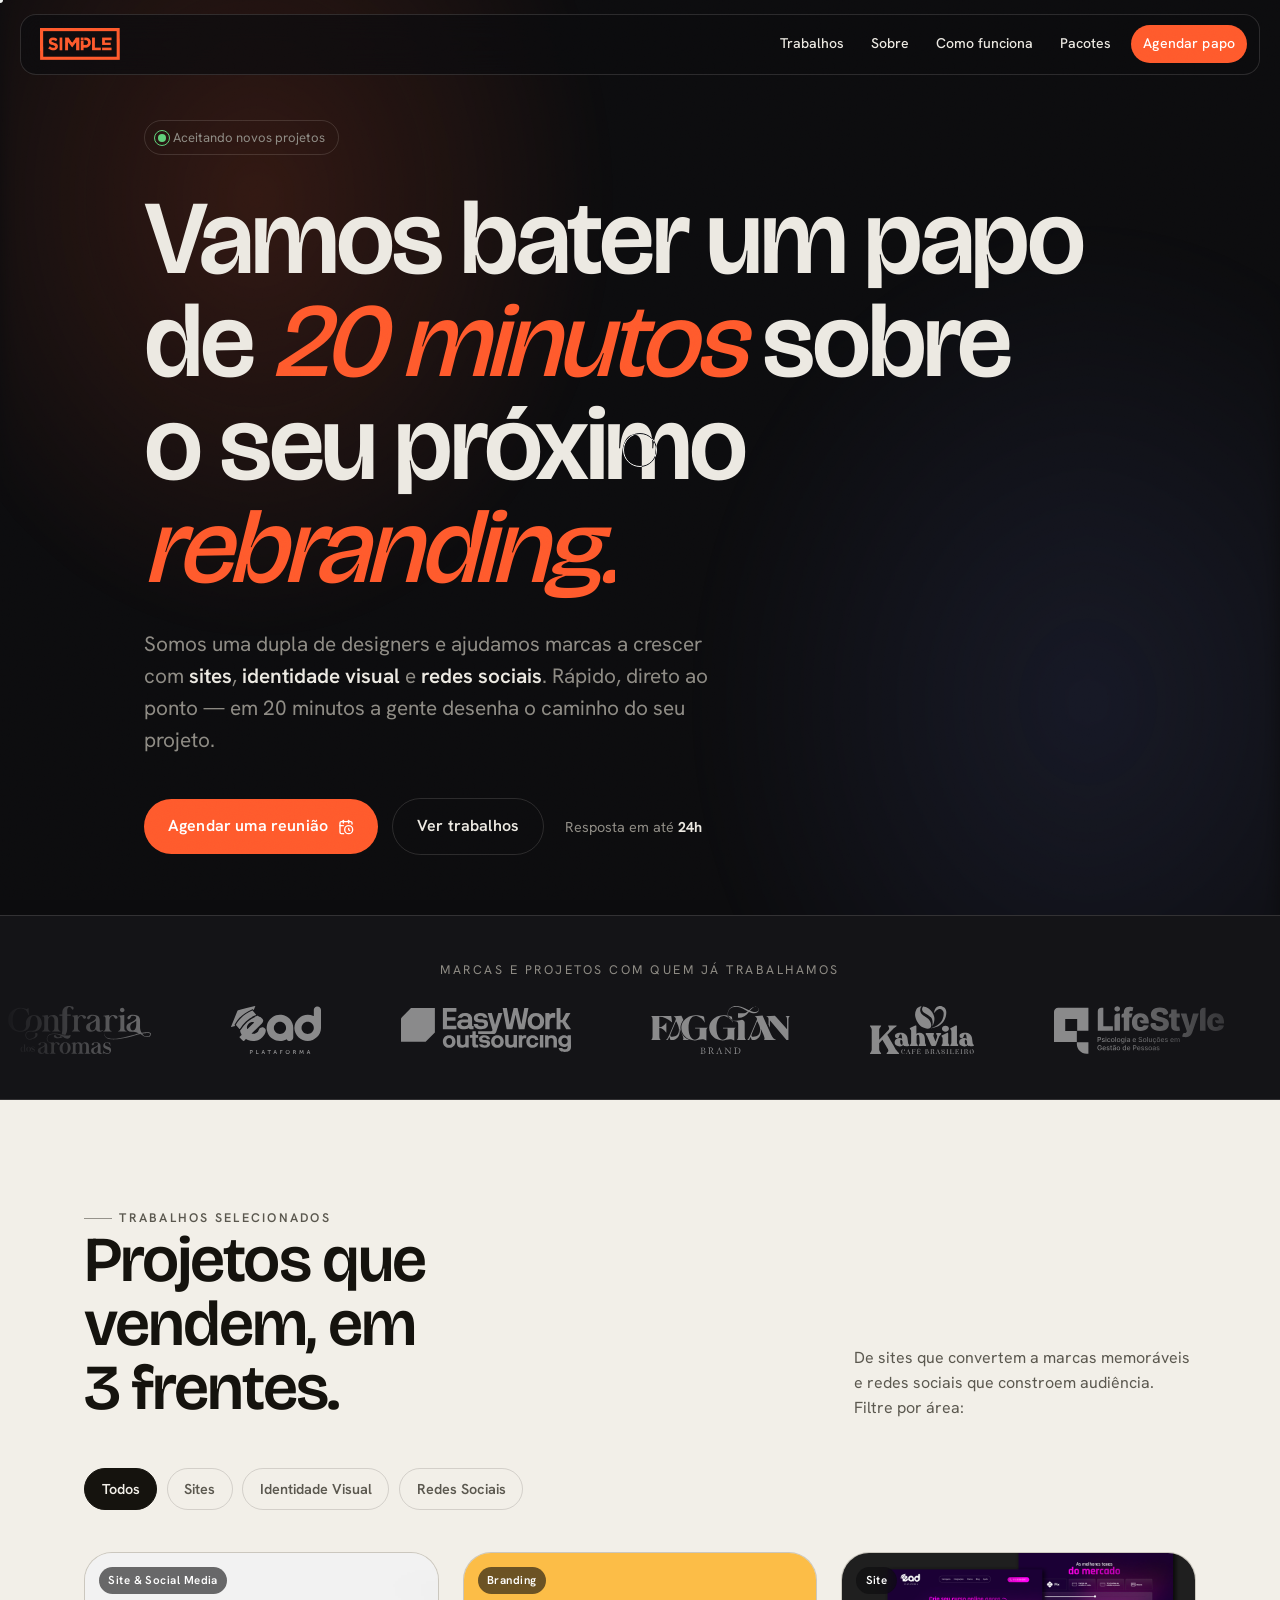
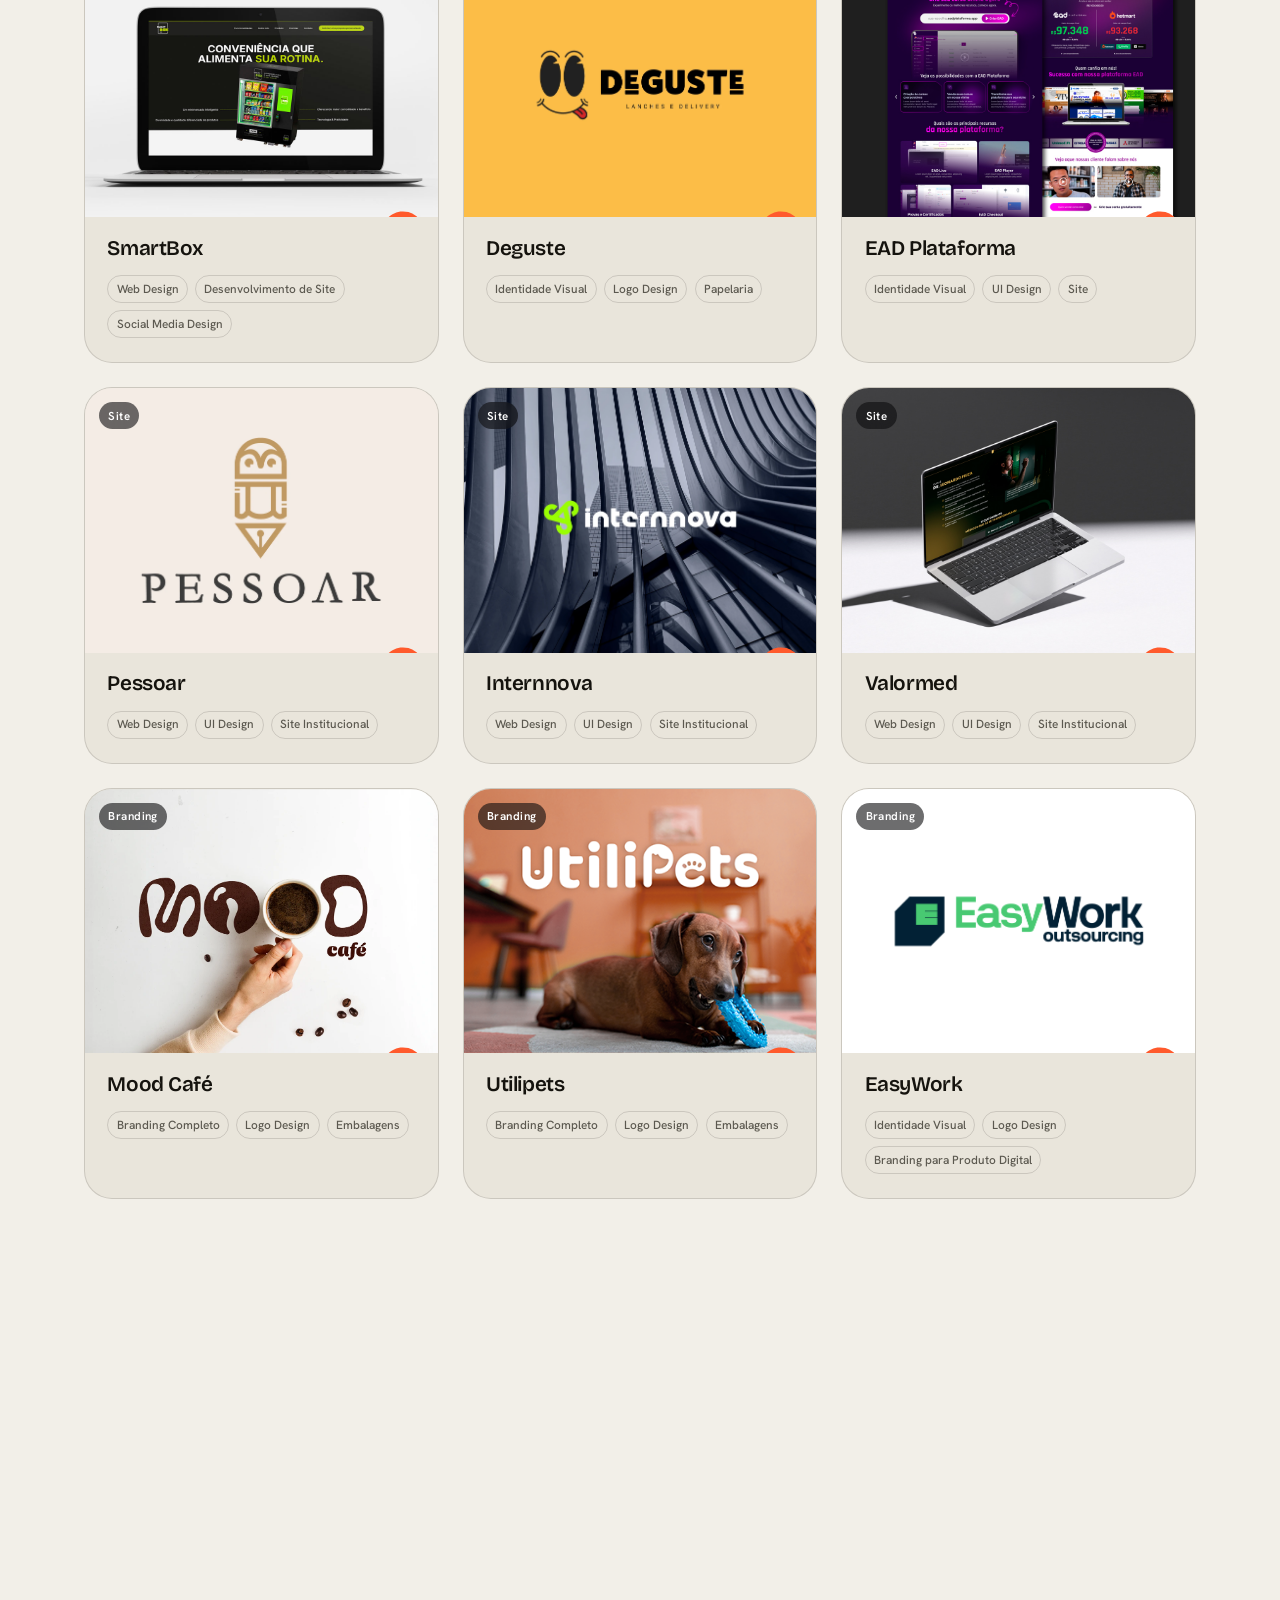
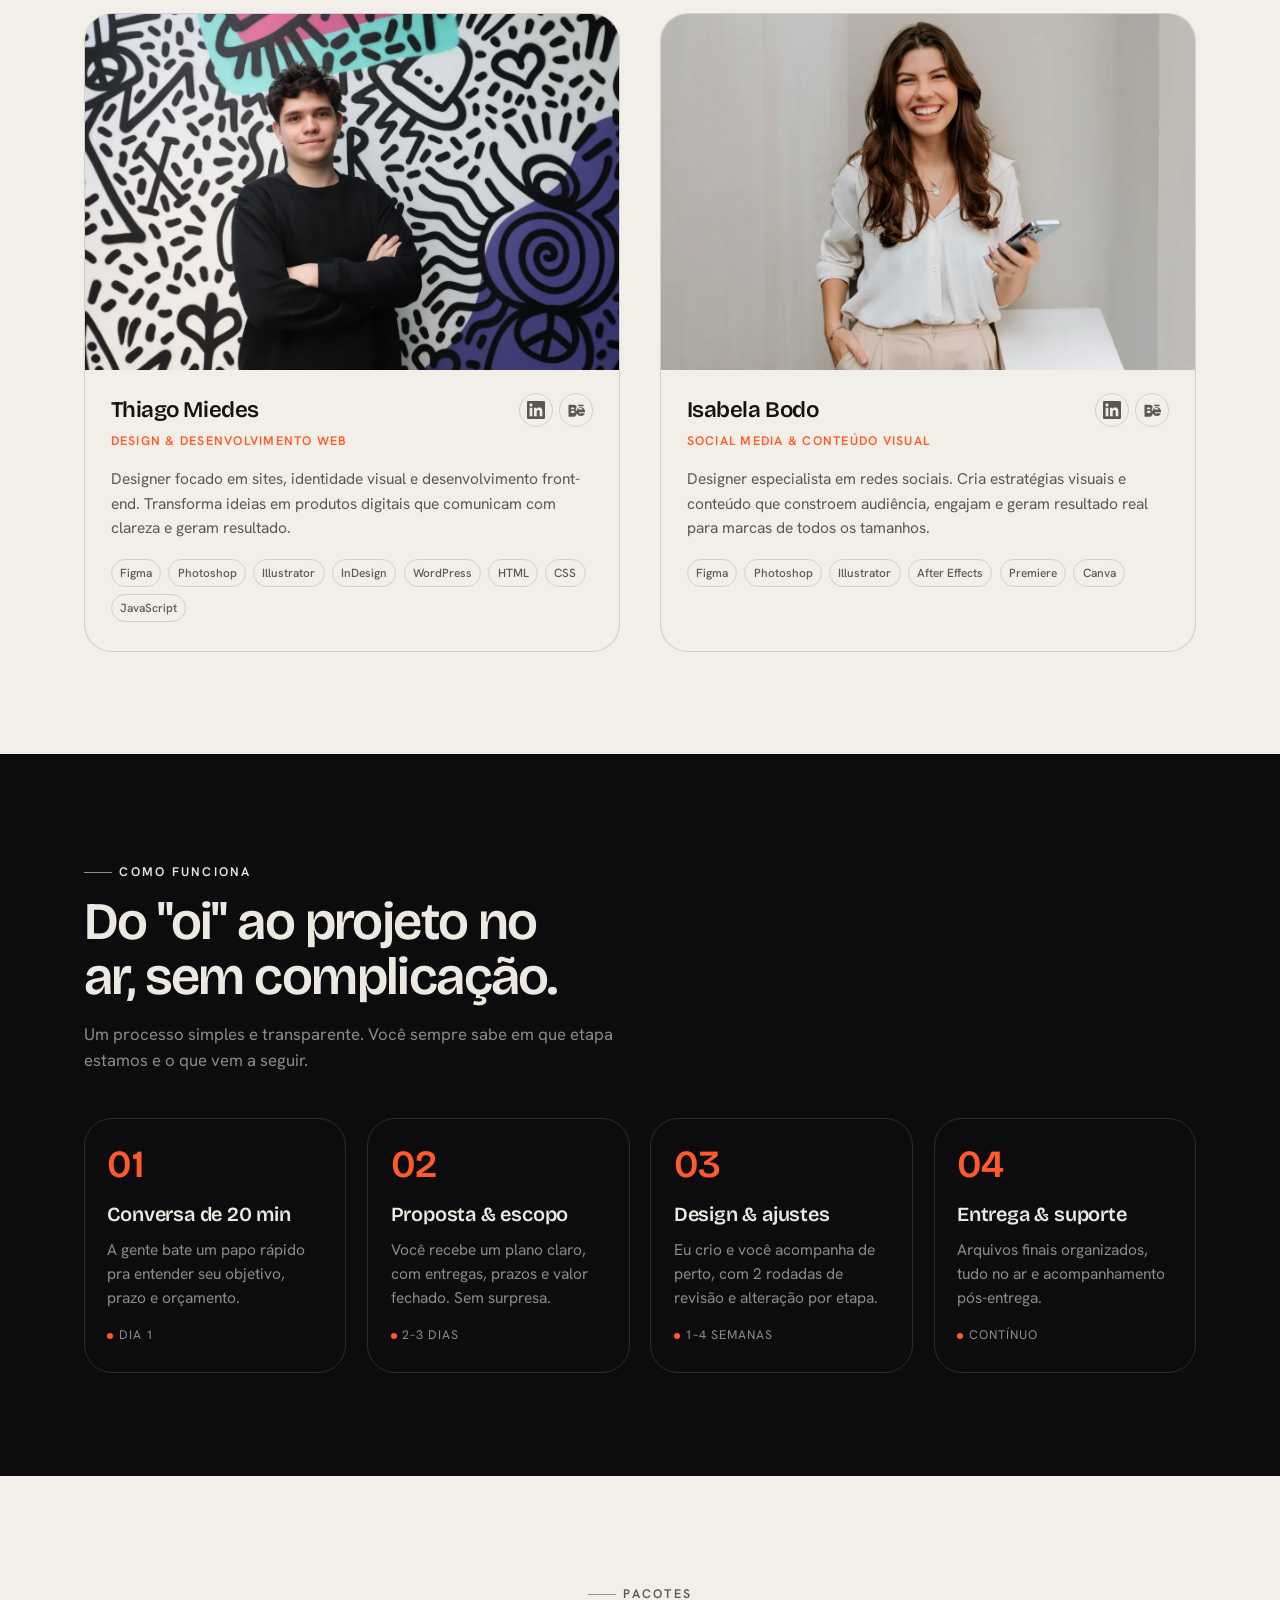
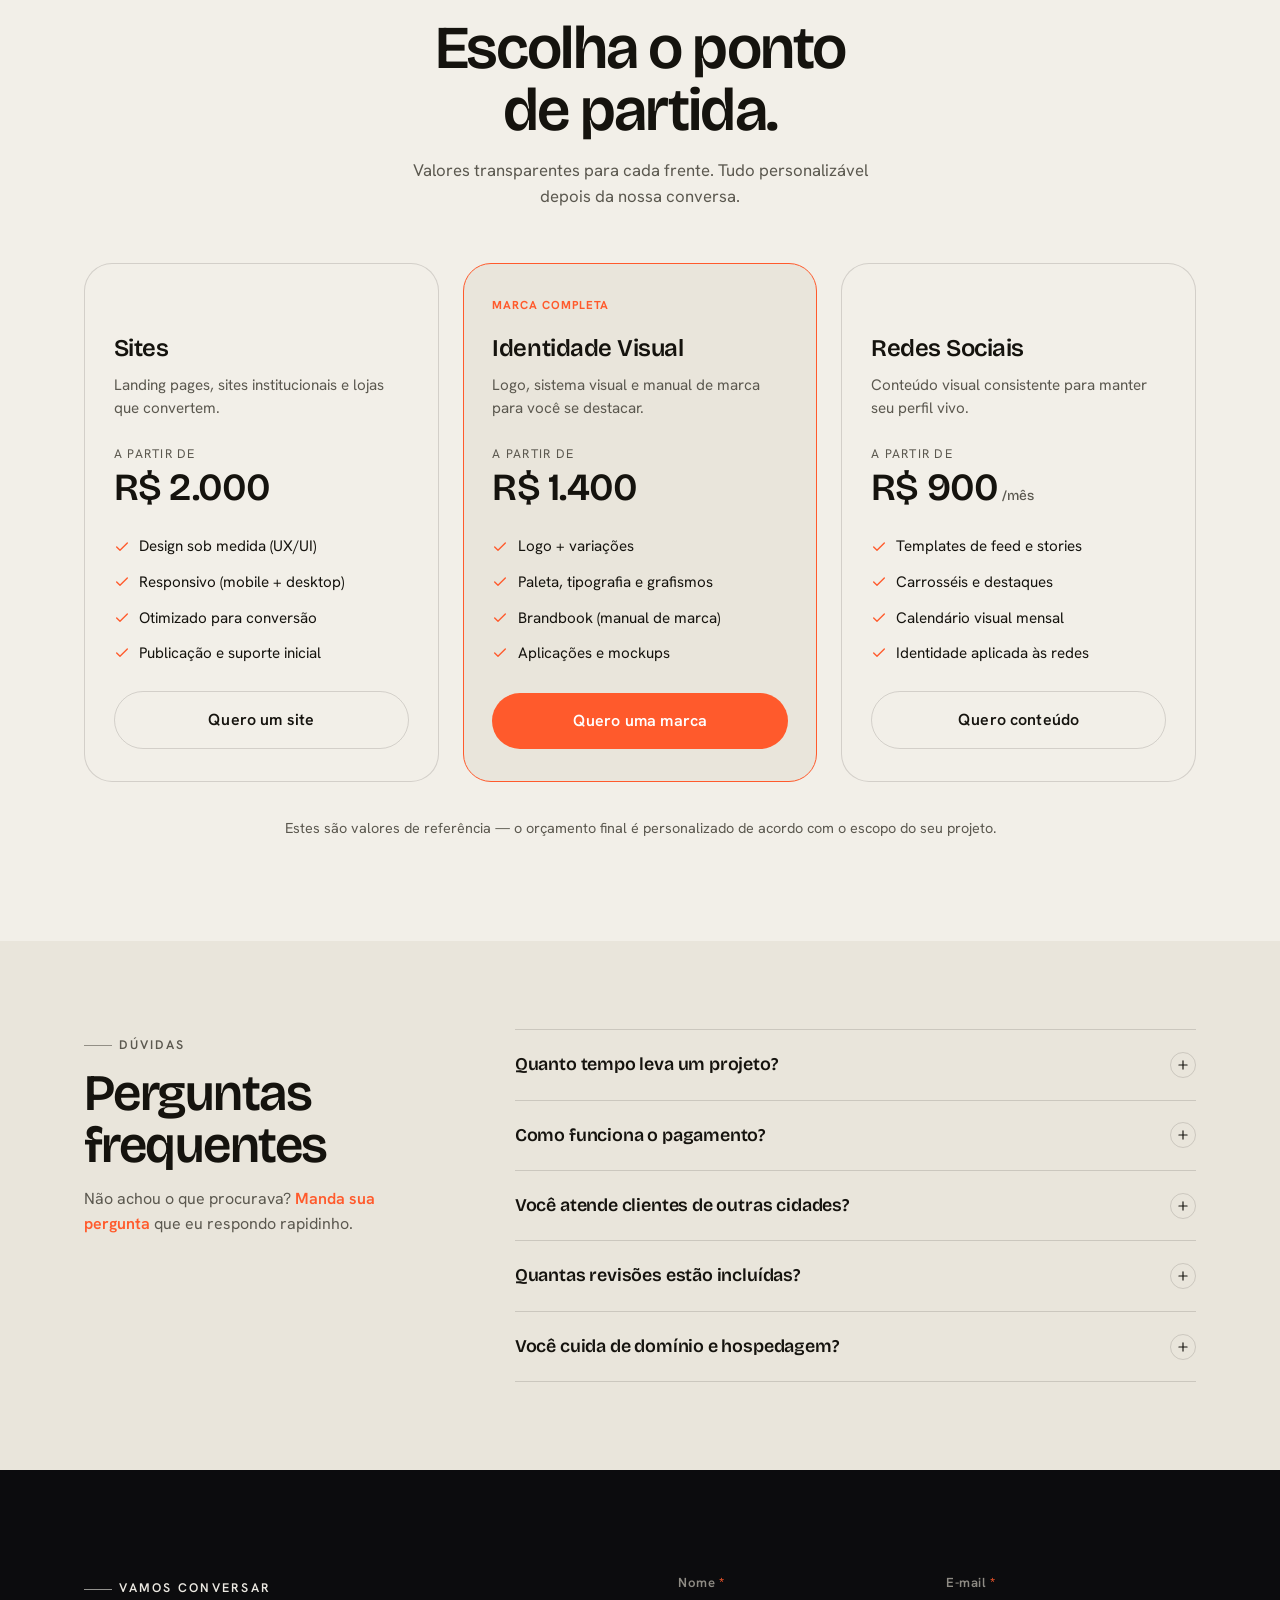
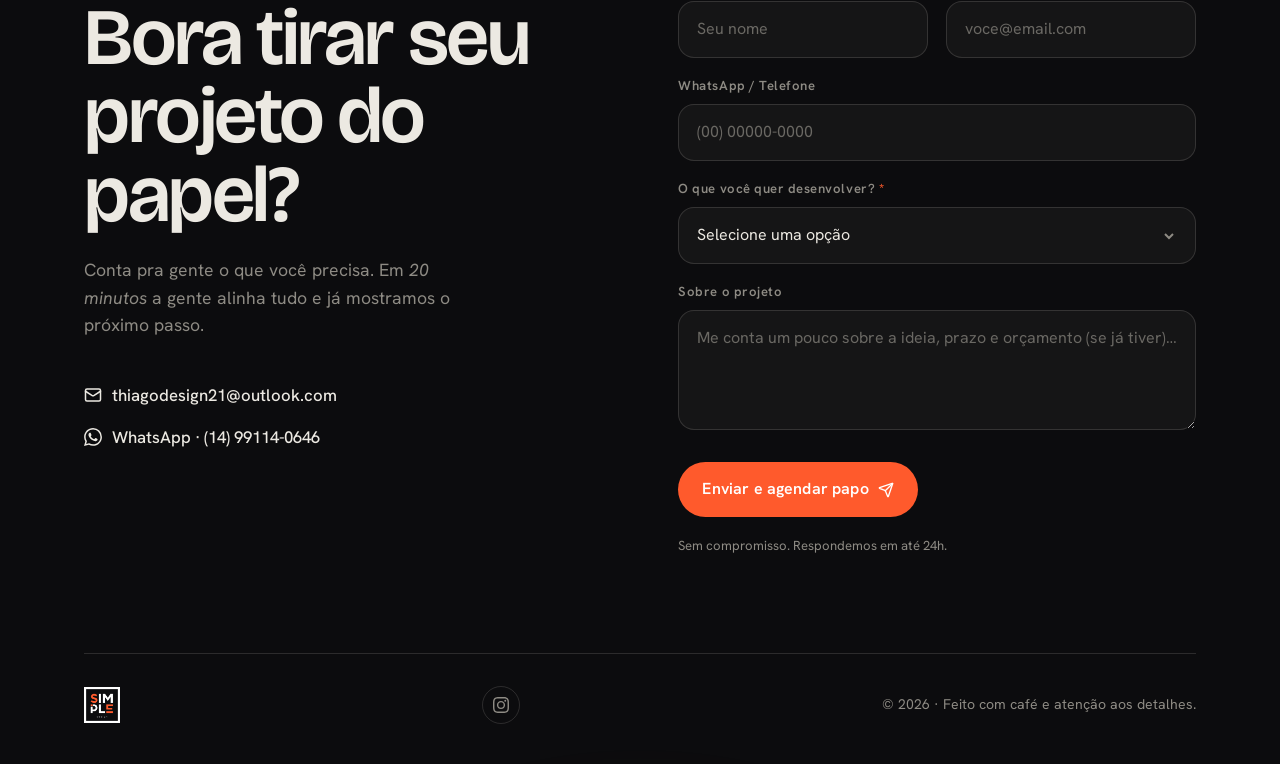
==== commit bbd1704f: "feat: briefing review fixes, versioned Supabase config, pending site updates - Briefing: error messa" ====
--- a/index.html
+++ b/index.html
@@ -148,7 +148,7 @@
   align-items: center;
   justify-content: space-between;
   padding: .65rem .75rem .65rem 1.2rem;
-  border-radius: var(--r-pill);
+  border-radius: var(--r);
   background: rgba(12,12,14,.72);
   backdrop-filter: blur(16px);
   border: 1px solid var(--line-dark);
@@ -571,6 +571,7 @@
   .hero h1 { font-size: 2rem; }
 }
 
+
 /* ── overflow kill-switch global ── */
 html,
 body {
@@ -619,9 +620,9 @@
   </a>
   <div class="nav-links" id="navLinks">
     <a href="#trabalhos">Trabalhos</a>
+    <a href="#sobre">Sobre</a>
     <a href="#processo">Como funciona</a>
     <a href="#pacotes">Pacotes</a>
-    <a href="#sobre">Sobre</a>
     <a href="#contato" class="btn btn-primary nav-cta" data-calendly>Agendar papo</a>
   </div>
   <button class="nav-burger" id="burger" aria-label="Abrir menu" aria-expanded="false">
@@ -671,6 +672,7 @@
       <span class="logo-item"><img src="assets/logos_clientes/otica_logo.svg" alt="Otica" loading="lazy" draggable="false"></span>
       <span class="logo-item"><img src="assets/logos_clientes/pessoar_logo.svg" alt="Pessoar" loading="lazy" draggable="false"></span>
       <span class="logo-item"><img src="assets/logos_clientes/rockensina_logo.svg" alt="Rockensina" loading="lazy" draggable="false"></span>
+      <span class="logo-item"><img src="assets/logos_clientes/todateen_logo.svg" alt="Todateen" loading="lazy" draggable="false"></span>
       <span class="logo-item"><img src="assets/logos_clientes/urbes_logo.svg" alt="Urbes" loading="lazy" draggable="false"></span>
     </div>
   </div>
@@ -708,7 +710,7 @@
       </a>
       <a class="case reveal" data-cat="marcas" data-d="1" href="case.html?p=deguste" aria-label="Ver case: Deguste — Identidade Visual">
         <div class="case-thumb">
-          <img src="assets/images/case_deguste/deguste_img_01.webp" alt="Identidade visual Deguste" loading="lazy" />
+          <img src="assets/images/case_deguste/deguste_img_04.webp" alt="Identidade visual Deguste" loading="lazy" />
           <span class="badge">Branding</span>
           <span class="view" aria-hidden="true"><svg width="18" height="18" viewBox="0 0 24 24" fill="none" stroke="#fff" stroke-width="2" stroke-linecap="round" stroke-linejoin="round" aria-hidden="true"><path d="M7 7h10v10"/><path d="M7 17 17 7"/></svg></span>
         </div>
@@ -728,6 +730,39 @@
           <div class="case-tags"><span>Identidade Visual</span><span>UI Design</span><span>Site</span></div>
         </div>
       </a>
+      <a class="case reveal" data-cat="sites" data-d="1" href="case.html?p=pessoar" aria-label="Ver case: Pessoar — Site">
+        <div class="case-thumb">
+          <img src="assets/images/case_pessoar/pessoar_img_03.webp" alt="Site Pessoar" loading="lazy" />
+          <span class="badge">Site</span>
+          <span class="view" aria-hidden="true"><svg width="18" height="18" viewBox="0 0 24 24" fill="none" stroke="#fff" stroke-width="2" stroke-linecap="round" stroke-linejoin="round" aria-hidden="true"><path d="M7 7h10v10"/><path d="M7 17 17 7"/></svg></span>
+        </div>
+        <div class="case-body">
+          <h3>Pessoar</h3>
+          <div class="case-tags"><span>Web Design</span><span>UI Design</span><span>Site Institucional</span></div>
+        </div>
+      </a>
+      <a class="case reveal" data-cat="sites" data-d="2" href="case.html?p=internnova" aria-label="Ver case: Internnova — Site">
+        <div class="case-thumb">
+          <img src="assets/images/case_Internnova/Internnova_img_05.webp" alt="Site Internnova" loading="lazy" />
+          <span class="badge">Site</span>
+          <span class="view" aria-hidden="true"><svg width="18" height="18" viewBox="0 0 24 24" fill="none" stroke="#fff" stroke-width="2" stroke-linecap="round" stroke-linejoin="round" aria-hidden="true"><path d="M7 7h10v10"/><path d="M7 17 17 7"/></svg></span>
+        </div>
+        <div class="case-body">
+          <h3>Internnova</h3>
+          <div class="case-tags"><span>Web Design</span><span>UI Design</span><span>Site Institucional</span></div>
+        </div>
+      </a>
+      <a class="case reveal" data-cat="sites" data-d="3" href="case.html?p=valormed" aria-label="Ver case: Valormed — Site">
+        <div class="case-thumb">
+          <img src="assets/images/case_valormed/valormed_img_03.jpg" alt="Site Valormed" loading="lazy" />
+          <span class="badge">Site</span>
+          <span class="view" aria-hidden="true"><svg width="18" height="18" viewBox="0 0 24 24" fill="none" stroke="#fff" stroke-width="2" stroke-linecap="round" stroke-linejoin="round" aria-hidden="true"><path d="M7 7h10v10"/><path d="M7 17 17 7"/></svg></span>
+        </div>
+        <div class="case-body">
+          <h3>Valormed</h3>
+          <div class="case-tags"><span>Web Design</span><span>UI Design</span><span>Site Institucional</span></div>
+        </div>
+      </a>
       <a class="case reveal" data-cat="marcas" href="case.html?p=moodcafe" aria-label="Ver case: Mood Café — Branding">
         <div class="case-thumb">
           <img src="assets/images/case_moodcafe/moodcafe_img_01.webp" alt="Branding Mood Café" loading="lazy" />
@@ -741,13 +776,24 @@
       </a>
       <a class="case reveal" data-cat="marcas" data-d="1" href="case.html?p=utilipets" aria-label="Ver case: Utilipets — Branding">
         <div class="case-thumb">
-          <img src="assets/images/case_utilipets/utilipets_img_01.png" alt="Branding Utilipets" loading="lazy" />
+          <img src="assets/images/case_utilipets/utilipets_img_03.png" alt="Branding Utilipets" loading="lazy" />
           <span class="badge">Branding</span>
           <span class="view" aria-hidden="true"><svg width="18" height="18" viewBox="0 0 24 24" fill="none" stroke="#fff" stroke-width="2" stroke-linecap="round" stroke-linejoin="round" aria-hidden="true"><path d="M7 7h10v10"/><path d="M7 17 17 7"/></svg></span>
         </div>
         <div class="case-body">
           <h3>Utilipets</h3>
           <div class="case-tags"><span>Branding Completo</span><span>Logo Design</span><span>Embalagens</span></div>
+        </div>
+      </a>
+      <a class="case reveal" data-cat="marcas" data-d="1" href="case.html?p=easywork" aria-label="Ver case: EasyWork — Branding">
+        <div class="case-thumb">
+          <img src="assets/images/case_easywork/easywork_img_01.png" alt="Branding EasyWork" loading="lazy" />
+          <span class="badge">Branding</span>
+          <span class="view" aria-hidden="true"><svg width="18" height="18" viewBox="0 0 24 24" fill="none" stroke="#fff" stroke-width="2" stroke-linecap="round" stroke-linejoin="round" aria-hidden="true"><path d="M7 7h10v10"/><path d="M7 17 17 7"/></svg></span>
+        </div>
+        <div class="case-body">
+          <h3>EasyWork</h3>
+          <div class="case-tags"><span>Identidade Visual</span><span>Logo Design</span><span>Branding para Produto Digital</span></div>
         </div>
       </a>
       <a class="case reveal" data-cat="social" data-d="2" href="case.html?p=futpalmeirense" aria-label="Ver case: Fut Palmeirense — Social Media">
@@ -759,6 +805,28 @@
         <div class="case-body">
           <h3>Fut Palmeirense</h3>
           <div class="case-tags"><span>Social Media Design</span><span>Conteúdo Editorial</span><span>Motion Graphics</span></div>
+        </div>
+      </a>
+      <a class="case reveal" data-cat="marcas" href="case.html?p=studiolabcreate" aria-label="Ver case: Studio Lab Create — Branding">
+        <div class="case-thumb">
+          <img src="assets/images/case_studiolabcreate/studiolabcreate_img_01.webp" alt="Branding Studio Lab Create" loading="lazy" />
+          <span class="badge">Branding</span>
+          <span class="view" aria-hidden="true"><svg width="18" height="18" viewBox="0 0 24 24" fill="none" stroke="#fff" stroke-width="2" stroke-linecap="round" stroke-linejoin="round" aria-hidden="true"><path d="M7 7h10v10"/><path d="M7 17 17 7"/></svg></span>
+        </div>
+        <div class="case-body">
+          <h3>Studio Lab Create</h3>
+          <div class="case-tags"><span>Brand Identity</span><span>Logo Design</span><span>Sistema Visual</span></div>
+        </div>
+      </a>
+      <a class="case reveal" data-cat="marcas" data-d="1" href="case.html?p=doseugosto" aria-label="Ver case: Do Seu Gosto — Branding">
+        <div class="case-thumb">
+          <img src="assets/images/case_doseugosto/doseugosto_img_01.webp" alt="Branding Do Seu Gosto" loading="lazy" />
+          <span class="badge">Branding</span>
+          <span class="view" aria-hidden="true"><svg width="18" height="18" viewBox="0 0 24 24" fill="none" stroke="#fff" stroke-width="2" stroke-linecap="round" stroke-linejoin="round" aria-hidden="true"><path d="M7 7h10v10"/><path d="M7 17 17 7"/></svg></span>
+        </div>
+        <div class="case-body">
+          <h3>Do Seu Gosto</h3>
+          <div class="case-tags"><span>Identidade Visual</span><span>Logo Design</span><span>Embalagens</span></div>
         </div>
       </a>
     </div>
@@ -930,7 +998,7 @@
         <h3>Sites</h3>
         <p class="desc">Landing pages, sites institucionais e lojas que convertem.</p>
         <span class="from">a partir de</span>
-        <div class="price">R$ 2.500</div>
+        <div class="price">R$ 2.000</div>
         <ul>
           <li><svg width="16" height="16" viewBox="0 0 24 24" fill="none" stroke="currentColor" stroke-width="2" stroke-linecap="round" stroke-linejoin="round" aria-hidden="true"><path d="M20 6 9 17l-5-5"/></svg>Design sob medida (UX/UI)</li>
           <li><svg width="16" height="16" viewBox="0 0 24 24" fill="none" stroke="currentColor" stroke-width="2" stroke-linecap="round" stroke-linejoin="round" aria-hidden="true"><path d="M20 6 9 17l-5-5"/></svg>Responsivo (mobile + desktop)</li>
@@ -946,7 +1014,7 @@
         <h3>Identidade Visual</h3>
         <p class="desc">Logo, sistema visual e manual de marca para você se destacar.</p>
         <span class="from">a partir de</span>
-        <div class="price">R$ 1.800</div>
+        <div class="price">R$ 1.400</div>
         <ul>
           <li><svg width="16" height="16" viewBox="0 0 24 24" fill="none" stroke="currentColor" stroke-width="2" stroke-linecap="round" stroke-linejoin="round" aria-hidden="true"><path d="M20 6 9 17l-5-5"/></svg>Logo + variações</li>
           <li><svg width="16" height="16" viewBox="0 0 24 24" fill="none" stroke="currentColor" stroke-width="2" stroke-linecap="round" stroke-linejoin="round" aria-hidden="true"><path d="M20 6 9 17l-5-5"/></svg>Paleta, tipografia e grafismos</li>
@@ -972,7 +1040,7 @@
         <button class="btn btn-ghost plan-cta" data-tipo="social">Quero conteúdo</button>
       </div>
     </div>
-    <p class="nota">Valores de referência — o orçamento final é montado junto com você na nossa conversa.</p>
+    <p class="nota">Estes são valores de referência — o orçamento final é personalizado de acordo com o escopo do seu projeto.</p>
   </div>
 </section>
 
@@ -1057,6 +1125,11 @@
           </div>
 
           <div class="field">
+            <label for="telefone">WhatsApp / Telefone</label>
+            <input class="input" type="tel" id="telefone" name="telefone" placeholder="(00) 00000-0000" />
+          </div>
+
+          <div class="field">
             <label for="tipo">O que você quer desenvolver? <span class="req">*</span></label>
             <select class="select" id="tipo" name="tipo" required>
               <option value="" disabled selected>Selecione uma opção</option>
@@ -1093,9 +1166,7 @@
     <div class="footer-bottom">
       <span class="brand"><img src="assets/logo/logo_white_01.png" alt="Simple Design" height="36" style="width:auto;display:block"></span>
       <div class="socials">
-        <a href="#" aria-label="Instagram"><svg width="16" height="16" viewBox="0 0 24 24" fill="currentColor" aria-hidden="true"><path d="M7.0301.084c-1.2768.0602-2.1487.264-2.911.5634-.7888.3075-1.4575.72-2.1228 1.3877-.6652.6677-1.075 1.3368-1.3802 2.127-.2954.7638-.4956 1.6365-.552 2.914-.0564 1.2775-.0689 1.6882-.0626 4.947.0062 3.2586.0206 3.6671.0825 4.9473.061 1.2765.264 2.1482.5635 2.9107.308.7889.72 1.4573 1.388 2.1228.6679.6655 1.3365 1.0743 2.1285 1.38.7632.295 1.6361.4961 2.9134.552 1.2773.056 1.6884.069 4.9462.0627 3.2578-.0062 3.668-.0207 4.9478-.0814 1.28-.0607 2.147-.2652 2.9098-.5633.7889-.3086 1.4578-.72 2.1228-1.3881.665-.6682 1.0745-1.3378 1.3795-2.1284.2957-.7632.4966-1.636.552-2.9124.056-1.2809.0692-1.6898.063-4.948-.0063-3.2583-.021-3.6668-.0817-4.9465-.0607-1.2797-.264-2.1487-.5633-2.9117-.3084-.7889-.72-1.4568-1.3876-2.1228C21.2982 1.33 20.628.9208 19.8378.6165 19.074.321 18.2017.1197 16.9244.0645 15.6471.0093 15.236-.005 11.977.0014 8.718.0076 8.31.0215 7.0301.0839m.1402 21.6932c-1.17-.0509-1.8053-.2453-2.2287-.408-.5606-.216-.96-.4771-1.3819-.895-.422-.4178-.6811-.8186-.9-1.378-.1644-.4234-.3624-1.058-.4171-2.228-.0595-1.2645-.072-1.6442-.079-4.848-.007-3.2037.0053-3.583.0607-4.848.05-1.169.2456-1.805.408-2.2282.216-.5613.4762-.96.895-1.3816.4188-.4217.8184-.6814 1.3783-.9003.423-.1651 1.0575-.3614 2.227-.4171 1.2655-.06 1.6447-.072 4.848-.079 3.2033-.007 3.5835.005 4.8495.0608 1.169.0508 1.8053.2445 2.228.408.5608.216.96.4754 1.3816.895.4217.4194.6816.8176.9005 1.3787.1653.4217.3617 1.056.4169 2.2263.0602 1.2655.0739 1.645.0796 4.848.0058 3.203-.0055 3.5834-.061 4.848-.051 1.17-.245 1.8055-.408 2.2294-.216.5604-.4763.96-.8954 1.3814-.419.4215-.8181.6811-1.3783.9-.4224.1649-1.0577.3617-2.2262.4174-1.2656.0595-1.6448.072-4.8493.079-3.2045.007-3.5825-.006-4.848-.0608M16.953 5.5864A1.44 1.44 0 1 0 18.39 4.144a1.44 1.44 0 0 0-1.437 1.4424M5.8385 12.012c.0067 3.4032 2.7706 6.1557 6.173 6.1493 3.4026-.0065 6.157-2.7701 6.1506-6.1733-.0065-3.4032-2.771-6.1565-6.174-6.1498-3.403.0067-6.156 2.771-6.1496 6.1738M8 12.0077a4 4 0 1 1 4.008 3.9921A3.9996 3.9996 0 0 1 8 12.0077"/></svg></a>
-        <a href="#" aria-label="LinkedIn"><svg width="16" height="16" viewBox="0 0 24 24" fill="currentColor" aria-hidden="true"><path d="M20.447 20.452h-3.554v-5.569c0-1.328-.027-3.037-1.852-3.037-1.853 0-2.136 1.445-2.136 2.939v5.667H9.351V9h3.414v1.561h.046c.477-.9 1.637-1.85 3.37-1.85 3.601 0 4.267 2.37 4.267 5.455v6.286zM5.337 7.433c-1.144 0-2.063-.926-2.063-2.065 0-1.138.92-2.063 2.063-2.063 1.14 0 2.064.925 2.064 2.063 0 1.139-.925 2.065-2.064 2.065zm1.782 13.019H3.555V9h3.564v11.452zM22.225 0H1.771C.792 0 0 .774 0 1.729v20.542C0 23.227.792 24 1.771 24h20.451C23.2 24 24 23.227 24 22.271V1.729C24 .774 23.2 0 22.225 0z"/></svg></a>
-        <a href="#" aria-label="Behance"><svg width="16" height="16" viewBox="0 0 24 24" fill="currentColor" aria-hidden="true"><path d="M16.969 16.927a2.561 2.561 0 0 0 1.901.677 2.501 2.501 0 0 0 1.531-.475c.362-.235.636-.584.779-.99h2.585a5.091 5.091 0 0 1-1.9 2.896 5.292 5.292 0 0 1-3.091.88 5.839 5.839 0 0 1-2.284-.433 4.871 4.871 0 0 1-1.723-1.211 5.657 5.657 0 0 1-1.08-1.874 7.057 7.057 0 0 1-.383-2.393c-.005-.8.129-1.595.396-2.349a5.313 5.313 0 0 1 5.088-3.604 4.87 4.87 0 0 1 2.376.563c.661.362 1.231.87 1.668 1.485a6.2 6.2 0 0 1 .943 2.133c.194.821.263 1.666.205 2.508h-7.699c-.063.79.184 1.574.688 2.187ZM6.947 4.084a8.065 8.065 0 0 1 1.928.198 4.29 4.29 0 0 1 1.49.638c.418.303.748.711.958 1.182.241.579.357 1.203.341 1.83a3.506 3.506 0 0 1-.506 1.961 3.726 3.726 0 0 1-1.503 1.287 3.588 3.588 0 0 1 2.027 1.437c.464.747.697 1.615.67 2.494a4.593 4.593 0 0 1-.423 2.032 3.945 3.945 0 0 1-1.163 1.413 5.114 5.114 0 0 1-1.683.807 7.135 7.135 0 0 1-1.928.259H0V4.084h6.947Zm-.235 12.9c.308.004.616-.029.916-.099a2.18 2.18 0 0 0 .766-.332c.228-.158.411-.371.534-.619.142-.317.208-.663.191-1.009a2.08 2.08 0 0 0-.642-1.715 2.618 2.618 0 0 0-1.696-.505h-3.54v4.279h3.471Zm13.635-5.967a2.13 2.13 0 0 0-1.654-.619 2.336 2.336 0 0 0-1.163.259 2.474 2.474 0 0 0-.738.62 2.359 2.359 0 0 0-.396.792c-.074.239-.12.485-.137.734h4.769a3.239 3.239 0 0 0-.679-1.785l-.002-.001Zm-13.813-.648a2.254 2.254 0 0 0 1.423-.433c.399-.355.607-.88.56-1.413a1.916 1.916 0 0 0-.178-.891 1.298 1.298 0 0 0-.495-.533 1.851 1.851 0 0 0-.711-.274 3.966 3.966 0 0 0-.835-.073H3.241v3.631h3.293v-.014ZM21.62 5.122h-5.976v1.527h5.976V5.122Z"/></svg></a>
+        <a href="https://www.instagram.com/simpledsgn_/" target="_blank" rel="noopener" aria-label="Instagram"><svg width="16" height="16" viewBox="0 0 24 24" fill="currentColor" aria-hidden="true"><path d="M7.0301.084c-1.2768.0602-2.1487.264-2.911.5634-.7888.3075-1.4575.72-2.1228 1.3877-.6652.6677-1.075 1.3368-1.3802 2.127-.2954.7638-.4956 1.6365-.552 2.914-.0564 1.2775-.0689 1.6882-.0626 4.947.0062 3.2586.0206 3.6671.0825 4.9473.061 1.2765.264 2.1482.5635 2.9107.308.7889.72 1.4573 1.388 2.1228.6679.6655 1.3365 1.0743 2.1285 1.38.7632.295 1.6361.4961 2.9134.552 1.2773.056 1.6884.069 4.9462.0627 3.2578-.0062 3.668-.0207 4.9478-.0814 1.28-.0607 2.147-.2652 2.9098-.5633.7889-.3086 1.4578-.72 2.1228-1.3881.665-.6682 1.0745-1.3378 1.3795-2.1284.2957-.7632.4966-1.636.552-2.9124.056-1.2809.0692-1.6898.063-4.948-.0063-3.2583-.021-3.6668-.0817-4.9465-.0607-1.2797-.264-2.1487-.5633-2.9117-.3084-.7889-.72-1.4568-1.3876-2.1228C21.2982 1.33 20.628.9208 19.8378.6165 19.074.321 18.2017.1197 16.9244.0645 15.6471.0093 15.236-.005 11.977.0014 8.718.0076 8.31.0215 7.0301.0839m.1402 21.6932c-1.17-.0509-1.8053-.2453-2.2287-.408-.5606-.216-.96-.4771-1.3819-.895-.422-.4178-.6811-.8186-.9-1.378-.1644-.4234-.3624-1.058-.4171-2.228-.0595-1.2645-.072-1.6442-.079-4.848-.007-3.2037.0053-3.583.0607-4.848.05-1.169.2456-1.805.408-2.2282.216-.5613.4762-.96.895-1.3816.4188-.4217.8184-.6814 1.3783-.9003.423-.1651 1.0575-.3614 2.227-.4171 1.2655-.06 1.6447-.072 4.848-.079 3.2033-.007 3.5835.005 4.8495.0608 1.169.0508 1.8053.2445 2.228.408.5608.216.96.4754 1.3816.895.4217.4194.6816.8176.9005 1.3787.1653.4217.3617 1.056.4169 2.2263.0602 1.2655.0739 1.645.0796 4.848.0058 3.203-.0055 3.5834-.061 4.848-.051 1.17-.245 1.8055-.408 2.2294-.216.5604-.4763.96-.8954 1.3814-.419.4215-.8181.6811-1.3783.9-.4224.1649-1.0577.3617-2.2262.4174-1.2656.0595-1.6448.072-4.8493.079-3.2045.007-3.5825-.006-4.848-.0608M16.953 5.5864A1.44 1.44 0 1 0 18.39 4.144a1.44 1.44 0 0 0-1.437 1.4424M5.8385 12.012c.0067 3.4032 2.7706 6.1557 6.173 6.1493 3.4026-.0065 6.157-2.7701 6.1506-6.1733-.0065-3.4032-2.771-6.1565-6.174-6.1498-3.403.0067-6.156 2.771-6.1496 6.1738M8 12.0077a4 4 0 1 1 4.008 3.9921A3.9996 3.9996 0 0 1 8 12.0077"/></svg></a>
       </div>
       <span>© <span id="year"></span> · Feito com café e atenção aos detalhes.</span>
     </div>
@@ -1105,6 +1176,8 @@
 <script>
 (function(){
   "use strict";
+  var SUPABASE_URL = "https://ztfxcbderlaypgipgpje.supabase.co";
+  var SUPABASE_ANON_KEY = "eyJhbGciOiJIUzI1NiIsInR5cCI6IkpXVCJ9.eyJpc3MiOiJzdXBhYmFzZSIsInJlZiI6Inp0ZnhjYmRlcmxheXBnaXBncGplIiwicm9sZSI6ImFub24iLCJpYXQiOjE3ODEyNTQ1MjgsImV4cCI6MjA5NjgzMDUyOH0.UvIvBkpF93KH5VQuy1YEPYBmoPgfpR4t_neN9ECfyzg";
   var reduceMotion = window.matchMedia("(prefers-reduced-motion: reduce)").matches;
 
   /* ---------- ano dinâmico ---------- */
@@ -1207,15 +1280,17 @@
     });
   })();
 
-  /* ---------- filtro de cases ---------- */
+  /* ---------- filtro de cases (máx. 9 no "Todos") ---------- */
   var filters = [].slice.call(document.querySelectorAll(".filter"));
   var cases = [].slice.call(document.querySelectorAll(".case"));
+  cases.slice(9).forEach(function(c){ c.classList.add("hide"); });
   filters.forEach(function(btn){
     btn.addEventListener("click", function(){
       var group = btn.getAttribute("data-group");
       filters.forEach(function(f){ f.setAttribute("aria-pressed", f === btn ? "true" : "false"); });
-      cases.forEach(function(c){
-        var match = group === "all" || c.getAttribute("data-cat").split(" ").indexOf(group) !== -1;
+      cases.forEach(function(c, i){
+        var catMatch = c.getAttribute("data-cat").split(" ").indexOf(group) !== -1;
+        var match = group === "all" ? (i < 9) : catMatch;
         c.classList.toggle("hide", !match);
       });
     });
@@ -1251,13 +1326,42 @@
 
     if(!valid){ if(firstInvalid) firstInvalid.focus(); return; }
 
-    /* Estrutura pronta para conectar a um Google Apps Script via FormData:
-       var data = new FormData(form);
-       fetch(SCRIPT_URL, { method:"POST", body:data }).then(...)
-       Por enquanto, exibimos a confirmação no próprio site. */
-    submitBtn.style.display = "none";
-    success.classList.add("show");
-    form.reset();
+    var payload = {
+      nome: form.querySelector("#nome").value.trim(),
+      email: form.querySelector("#email").value.trim(),
+      tipo: form.querySelector("#tipo").value || null,
+      mensagem: form.querySelector("#msg").value.trim() || null,
+      telefone: form.querySelector("#telefone").value.trim() || null
+    };
+
+    var originalLabel = submitBtn.innerHTML;
+    submitBtn.disabled = true;
+    submitBtn.style.opacity = ".7";
+    submitBtn.innerHTML = "Enviando…";
+
+    fetch(SUPABASE_URL + "/rest/v1/contatos", {
+      method: "POST",
+      headers: {
+        "apikey": SUPABASE_ANON_KEY,
+        "Authorization": "Bearer " + SUPABASE_ANON_KEY,
+        "Content-Type": "application/json",
+        "Prefer": "return=minimal"
+      },
+      body: JSON.stringify(payload)
+    })
+    .then(function(res){
+      if(!res.ok) throw new Error("Falha no envio (" + res.status + ")");
+      submitBtn.style.display = "none";
+      success.classList.add("show");
+      form.reset();
+    })
+    .catch(function(err){
+      submitBtn.disabled = false;
+      submitBtn.style.opacity = "1";
+      submitBtn.innerHTML = originalLabel;
+      alert("Não consegui enviar agora. Tente de novo ou chame no WhatsApp (14) 99114-0646.");
+      console.error(err);
+    });
   });
 
   /* ---------- FAQ acordeão ---------- */
